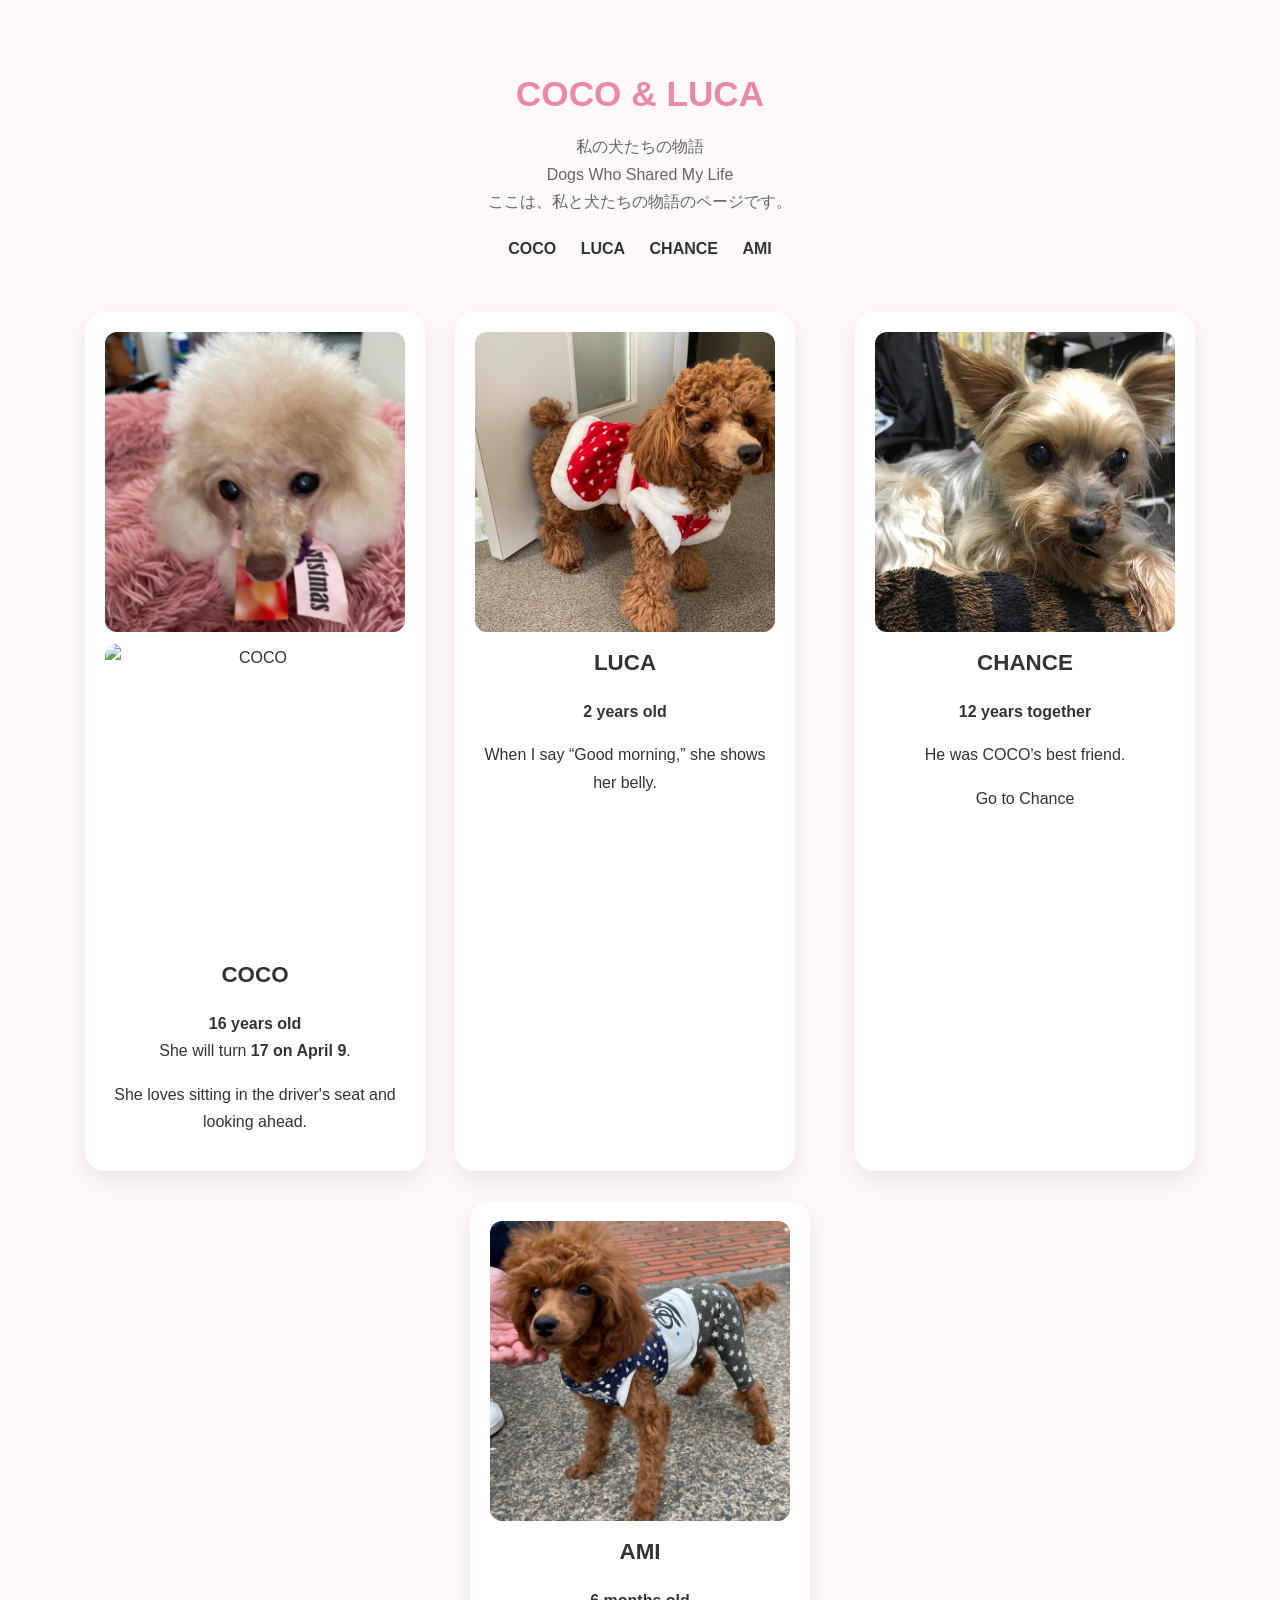
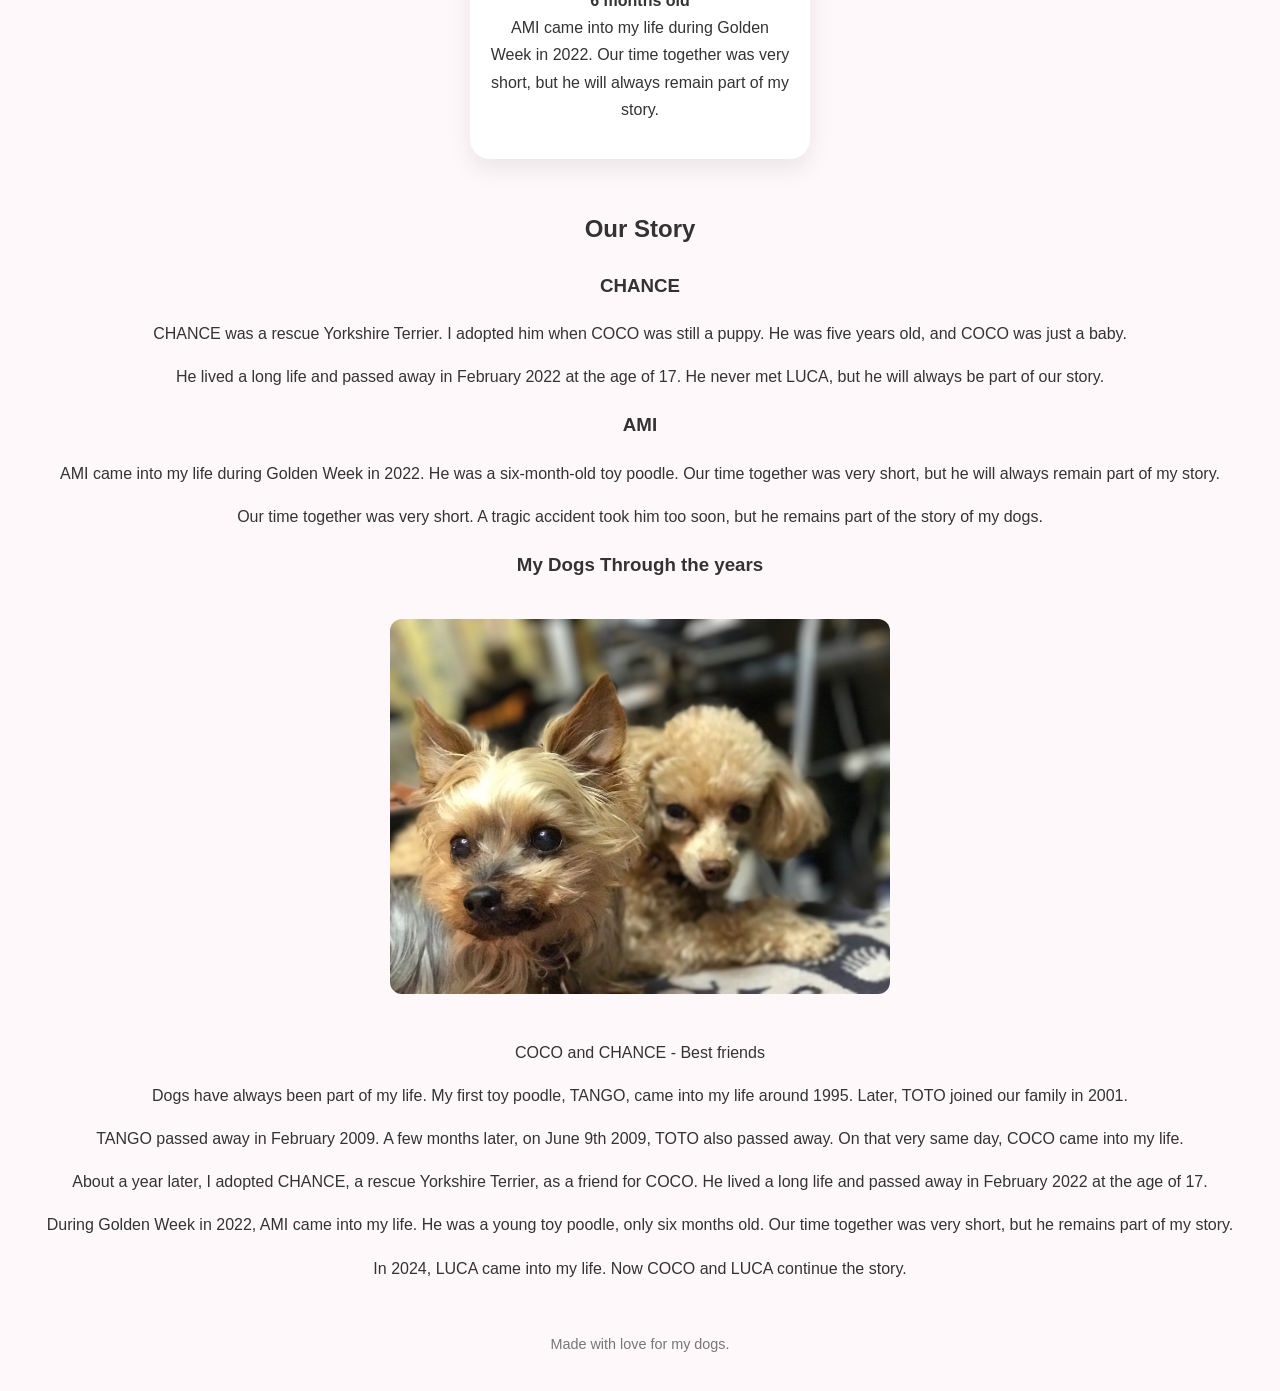
==== index.html @ 133aa66a "Update index.html" ====
<!DOCTYPE html>
<html>

<head>
  <meta charset="UTF-8">
  <meta name="viewport" content="width=device-width, initial-scale=1.0">
  

  <link rel="stylesheet" href="style.css">

  <title>COCO and LUCA</title>

 <link rel="stylesheet" href="style.css">
 
</head>

<body>

  <header>
    <h1>COCO & LUCA</h1>
    <p>私の犬たちの物語</p>
    <p>Dogs Who Shared My Life</p>

    <p>ここは、私と犬たちの物語のページです。</p>

    <nav>
      <a href="coco.html">COCO</a>
      <a href="luca.html">LUCA</a>
      <a href="chance-page.html">CHANCE</a>
      <a href="ami.html">AMI</a>
    </nav>

  </header>

  <section class="dogs">
    <div class="card">
      <img src="COCO/COCO2024.12.jpeg" alt="COCO">
      <img src="COCO/withcherry.jpeg" alt="COCO">
      

      <h2>COCO</h2>
      <p><strong>16 years old</strong><br>
        She will turn <strong>17 on April 9</strong>.</p>
      <p>She loves sitting in the driver's seat and looking ahead.</p>
    </div>

    <div class="card">
      <img src="LUCA/lucaxmas.jpeg" alt="LUCA">
      <h2>LUCA</h2>
      <p><strong>2 years old</strong></p>
      <p>When I say “Good morning,” she shows her belly.</p>
    </div>

    <a href="chance-page.html" class="card-link">
      <div class="card">
        <img src="CHANCE/chance_onthebed.jpeg" alt="CHANCE">
        <h2>CHANCE</h2>
        <p><strong>12 years together</strong></p>
        <p>He was COCO's best friend.</p>
        <p><a href="chance-page.html">Go to Chance</a></p>
      </div>
    </a>

    <div class="card">
      <img src="AMI/amitakingawalk.jpeg" alt="AMI walking">
      <h2>AMI</h2>

      <p>
        <strong>6 months old</strong><br>
        AMI came into my life during Golden Week in 2022.
        Our time together was very short,
        but he will always remain part of my story.
      </p>
    </div>
  </section>

  <section class="story">
    <h2>Our Story</h2>

    <div class="story-block">
      <h3>CHANCE</h3>
      <p>
        CHANCE was a rescue Yorkshire Terrier.
        I adopted him when COCO was still a puppy.
        He was five years old, and COCO was just a baby.
      </p>
      <p>
        He lived a long life and passed away in February 2022 at the age of 17.
        He never met LUCA, but he will always be part of our story.
      </p>
    </div>

    <div class="story-block">
      <h3>AMI</h3>
      <p>
        AMI came into my life during Golden Week in 2022.
        He was a six-month-old toy poodle.
        Our time together was very short,
        but he will always remain part of my story.
      </p>
      <p>
        Our time together was very short.
        A tragic accident took him too soon,
        but he remains part of the story of my dogs.
      </p>
    </div>

    <div class="story-block">
      <h3>My Dogs Through the years</h3>
      <img src="COCO/COCO_CHANCE.jpeg" alt="COCO and CHANCE">
      <p class="caption">
        COCO and CHANCE - Best friends
      </p>

      <p>
        Dogs have always been part of my life.
        My first toy poodle, TANGO, came into my life around 1995.
        Later, TOTO joined our family in 2001.
      </p>

      <p>
        TANGO passed away in February 2009.
        A few months later, on June 9th 2009, TOTO also passed away.
        On that very same day, COCO came into my life.
      </p>
      <p>
        About a year later, I adopted CHANCE,
        a rescue Yorkshire Terrier, as a friend for COCO.
        He lived a long life and passed away in February 2022 at the age of 17.
      </p>
      <p>
        During Golden Week in 2022, AMI came into my life.
        He was a young toy poodle, only six months old.
        Our time together was very short, but he remains part of my story.
      </p>
      <p>
        In 2024, LUCA came into my life.
        Now COCO and LUCA continue the story.
      </p>

    </div>
  </section>

  <footer>
    <p>Made with love for my dogs.</p>
  </footer>

</body>

</html>
---- style.css ----
body {
      background-color: #fff8fb;
      background-image: url("https://www.transparenttextures.com/patterns/sakura.png");
      text-align: center;
      font-family: Arial, sans-serif;
      color: #333;
      margin: 0;
      padding: 0;
      line-height: 1.7;
    }

    img {
      width: 400px;
      border-radius: 12px;
    }

    header {
      display: block;
      text-align: center;
      padding: 40px 20px 20px;
    }

    header h1 {
      display: block;
      margin-bottom: 10px;
      font-size: 2.2rem;
    }

    header p {
      display: block;
      margin: 0;
      color: #666;
      font-size: 1rem;
    }

    .dogs {
      display: flex;
      justify-content: center;
      gap: 30px;
      flex-wrap: wrap;
      padding: 30px 20px;
    }

    .card {
      background-color: white;
      border-radius: 20px;
      box-shadow: 0 10px 25px rgba(0, 0, 0, 0.08);
      width: 300px;
      padding: 20px;
      text-align: center;
    }

    .card img {
      width: 100%;
      height: 300px;
      border-radius: 12px;
      margin-bottom: 12px;
      object-fit: cover;
      transition: transform 0.3s;
      cursor: pointer;
      text-decoration: none;
      color: inherit;
      display: block;

    }

    .card img:hover {
      transform: scale(1.05);
    }

    .card h2 {
      margin-top: 0;
      margin-bottom: 10px;
      font-size: 1.4rem;
      color: #333;
      text-decoration: none;
    }

    .card a {
      text-decoration: none;
      color: inherit;
    }

    nav {
      margin-top: 20px;
    }

    .card-link {
      text-decoration: none;
      color: inherit;
      display: block;
    }

    .card-link h2,
    .card-link p,
    .card-link st {
      color: inherit;
      text-decoration: none;
        }

    nav a {
      margin: 0 10px;
      text-decoration: none;
      font-weight: bold;
      color: #333;
    }

nav a:hover {
  color: #e88aa2;
}

    story {
      max-width: 850px;
      margin: 20px auto 50px;
      padding: 0 20px 40px;
    }

    story h2 {
      text-align: center;
      margin-bottom: 25px;
      font-size: 1.8rem;
    }

    footer {
      text-align: center;
      padding: 20px;
      color: #777;
      font-size: 0.9rem;
    }

    .story-block img {
      width: 100%;
      max-width: 500px;
      border-radius: 12px;
      margin: 20px 0;
    }

    .caprion {
      font-size: 0.9rem;
      color: #666;
      margin-top: 12px;
      text-align: center;
      font-style: italic;
    }

header h1 {
  color: #e88aa2;
}
@media (max-width: 600px) {
  .dogs {
    flex-direction: column;
    align-items: center;
  }

  .card {
    width: 90%;
  }

  .card img {
    width: 100%;
  }
}
---- style.css ----
body {
      background-color: #fff8fb;
      background-image: url("https://www.transparenttextures.com/patterns/sakura.png");
      text-align: center;
      font-family: Arial, sans-serif;
      color: #333;
      margin: 0;
      padding: 0;
      line-height: 1.7;
    }

    img {
      width: 400px;
      border-radius: 12px;
    }

    header {
      display: block;
      text-align: center;
      padding: 40px 20px 20px;
    }

    header h1 {
      display: block;
      margin-bottom: 10px;
      font-size: 2.2rem;
    }

    header p {
      display: block;
      margin: 0;
      color: #666;
      font-size: 1rem;
    }

    .dogs {
      display: flex;
      justify-content: center;
      gap: 30px;
      flex-wrap: wrap;
      padding: 30px 20px;
    }

    .card {
      background-color: white;
      border-radius: 20px;
      box-shadow: 0 10px 25px rgba(0, 0, 0, 0.08);
      width: 300px;
      padding: 20px;
      text-align: center;
    }

    .card img {
      width: 100%;
      height: 300px;
      border-radius: 12px;
      margin-bottom: 12px;
      object-fit: cover;
      transition: transform 0.3s;
      cursor: pointer;
      text-decoration: none;
      color: inherit;
      display: block;

    }

    .card img:hover {
      transform: scale(1.05);
    }

    .card h2 {
      margin-top: 0;
      margin-bottom: 10px;
      font-size: 1.4rem;
      color: #333;
      text-decoration: none;
    }

    .card a {
      text-decoration: none;
      color: inherit;
    }

    nav {
      margin-top: 20px;
    }

    .card-link {
      text-decoration: none;
      color: inherit;
      display: block;
    }

    .card-link h2,
    .card-link p,
    .card-link st {
      color: inherit;
      text-decoration: none;
        }

    nav a {
      margin: 0 10px;
      text-decoration: none;
      font-weight: bold;
      color: #333;
    }

nav a:hover {
  color: #e88aa2;
}

    story {
      max-width: 850px;
      margin: 20px auto 50px;
      padding: 0 20px 40px;
    }

    story h2 {
      text-align: center;
      margin-bottom: 25px;
      font-size: 1.8rem;
    }

    footer {
      text-align: center;
      padding: 20px;
      color: #777;
      font-size: 0.9rem;
    }

    .story-block img {
      width: 100%;
      max-width: 500px;
      border-radius: 12px;
      margin: 20px 0;
    }

    .caprion {
      font-size: 0.9rem;
      color: #666;
      margin-top: 12px;
      text-align: center;
      font-style: italic;
    }

header h1 {
  color: #e88aa2;
}
@media (max-width: 600px) {
  .dogs {
    flex-direction: column;
    align-items: center;
  }

  .card {
    width: 90%;
  }

  .card img {
    width: 100%;
  }
}
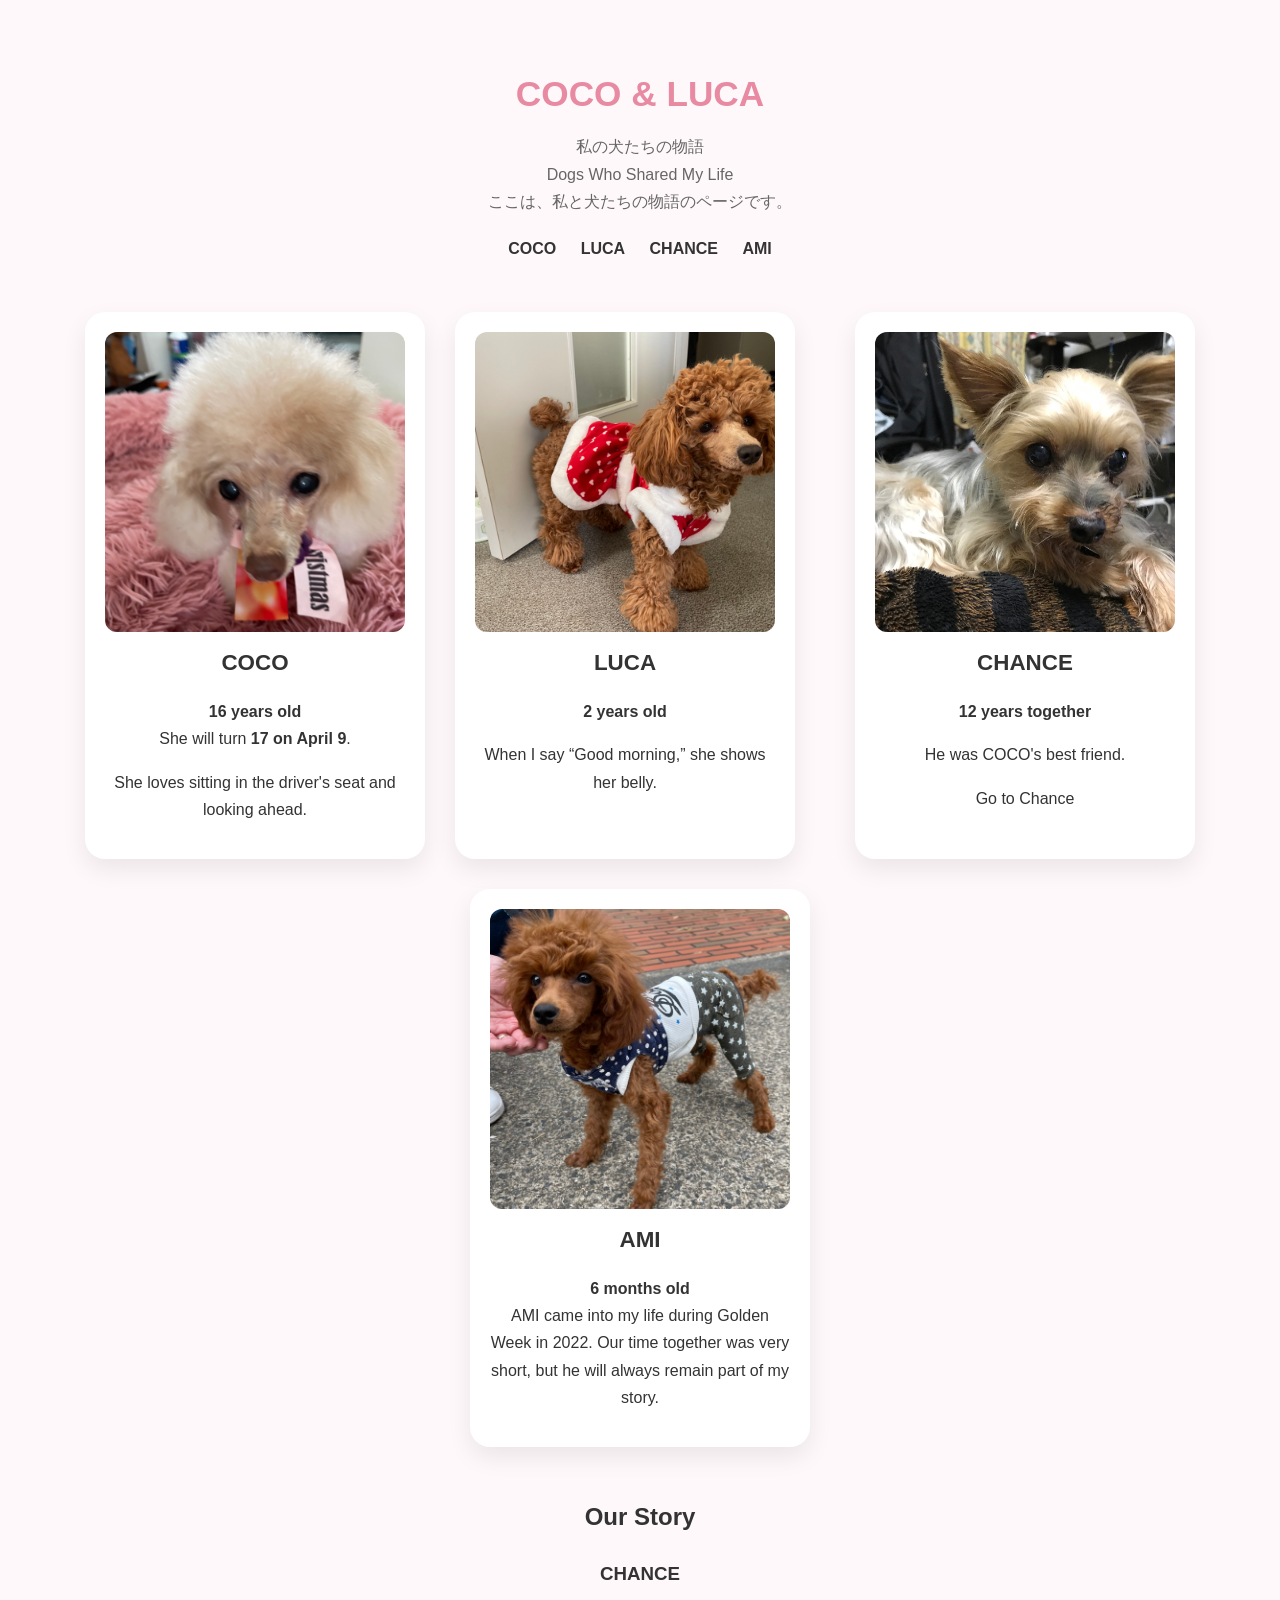
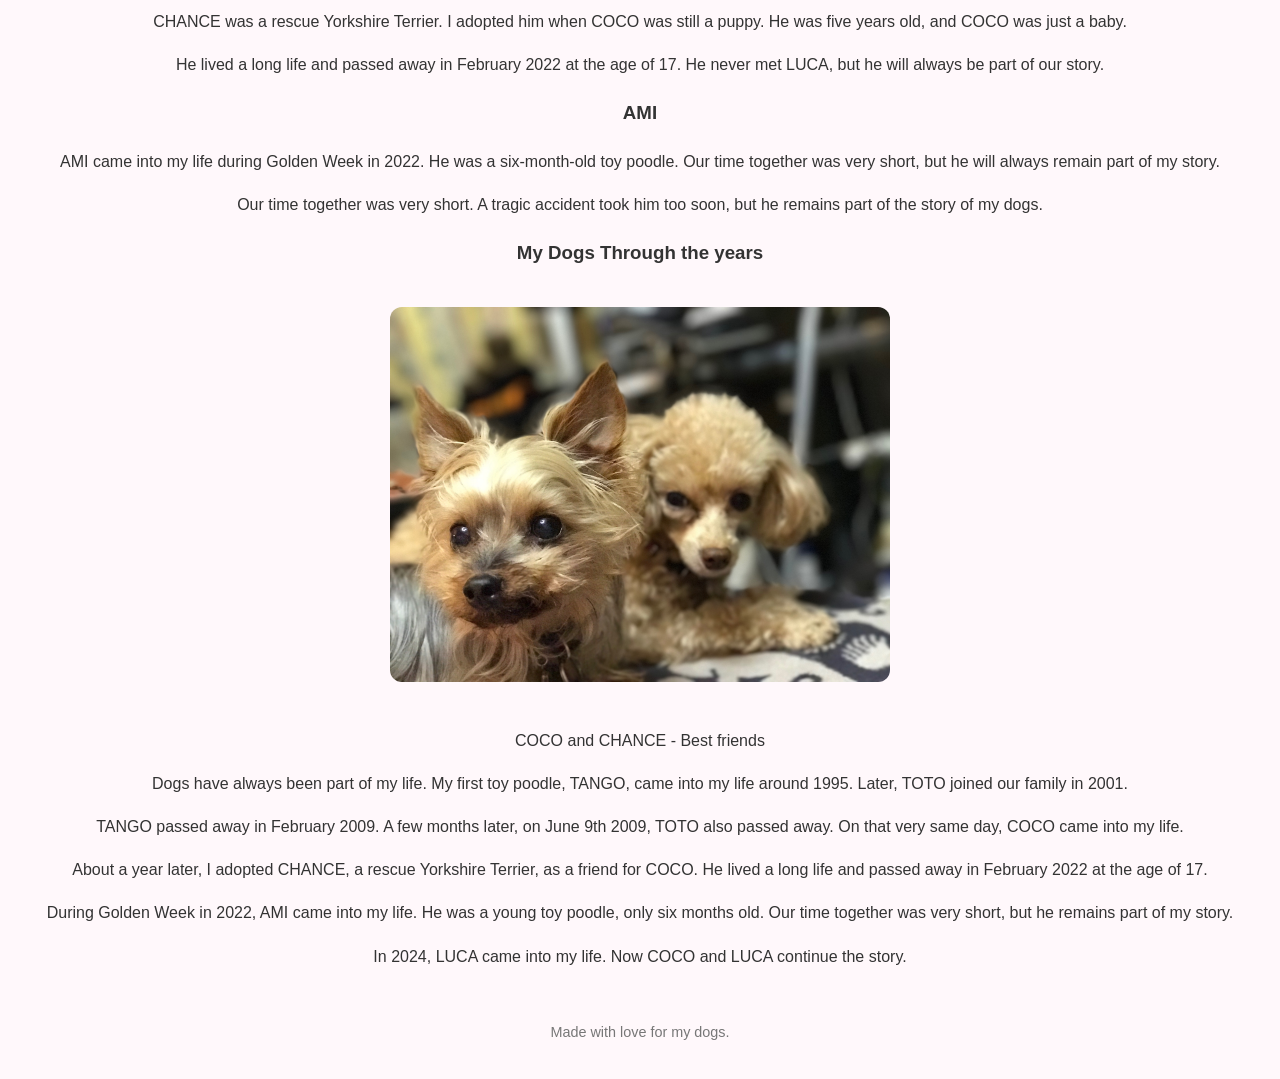
==== commit e5b28f27: "Update index.html" ====
--- a/index.html
+++ b/index.html
@@ -35,7 +35,7 @@
   <section class="dogs">
     <div class="card">
       <img src="COCO/COCO2024.12.jpeg" alt="COCO">
-      <img src="COCO/withcherry.jpeg" alt="COCO">
+      
       
 
       <h2>COCO</h2>
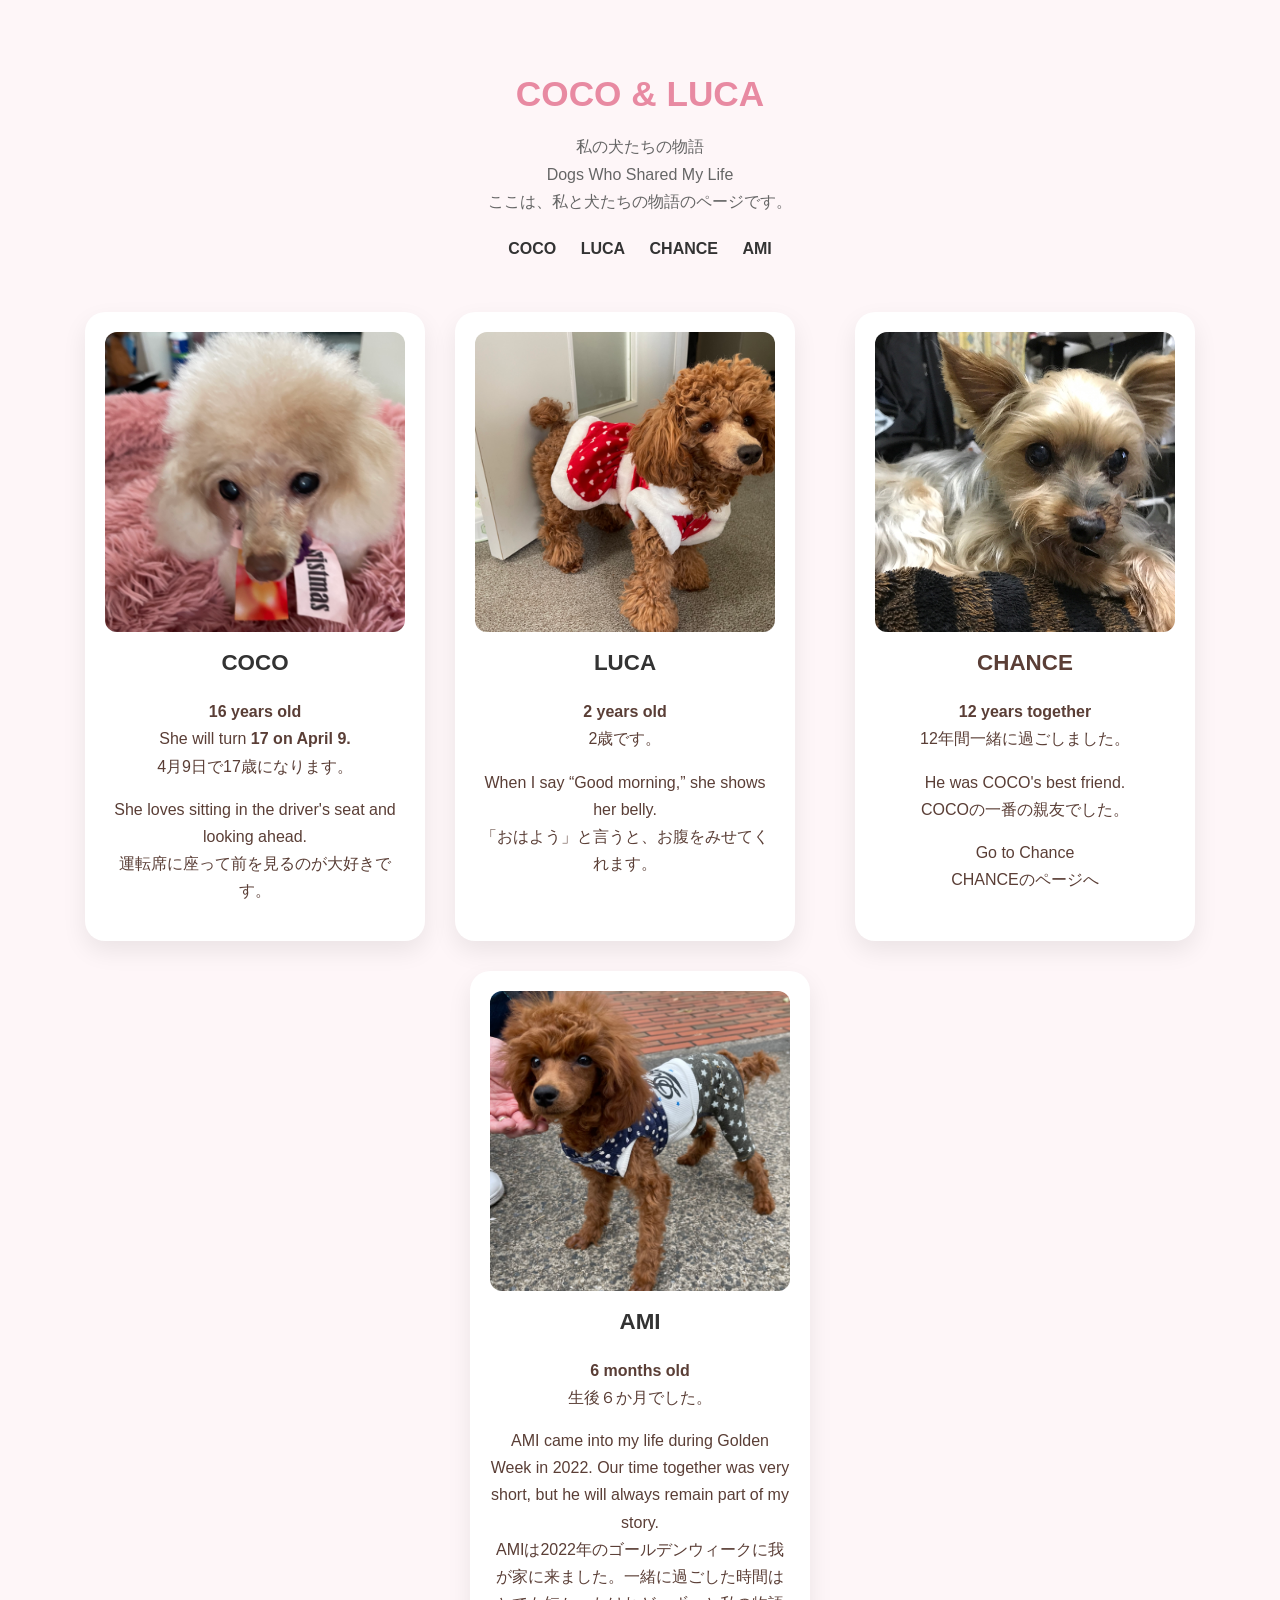
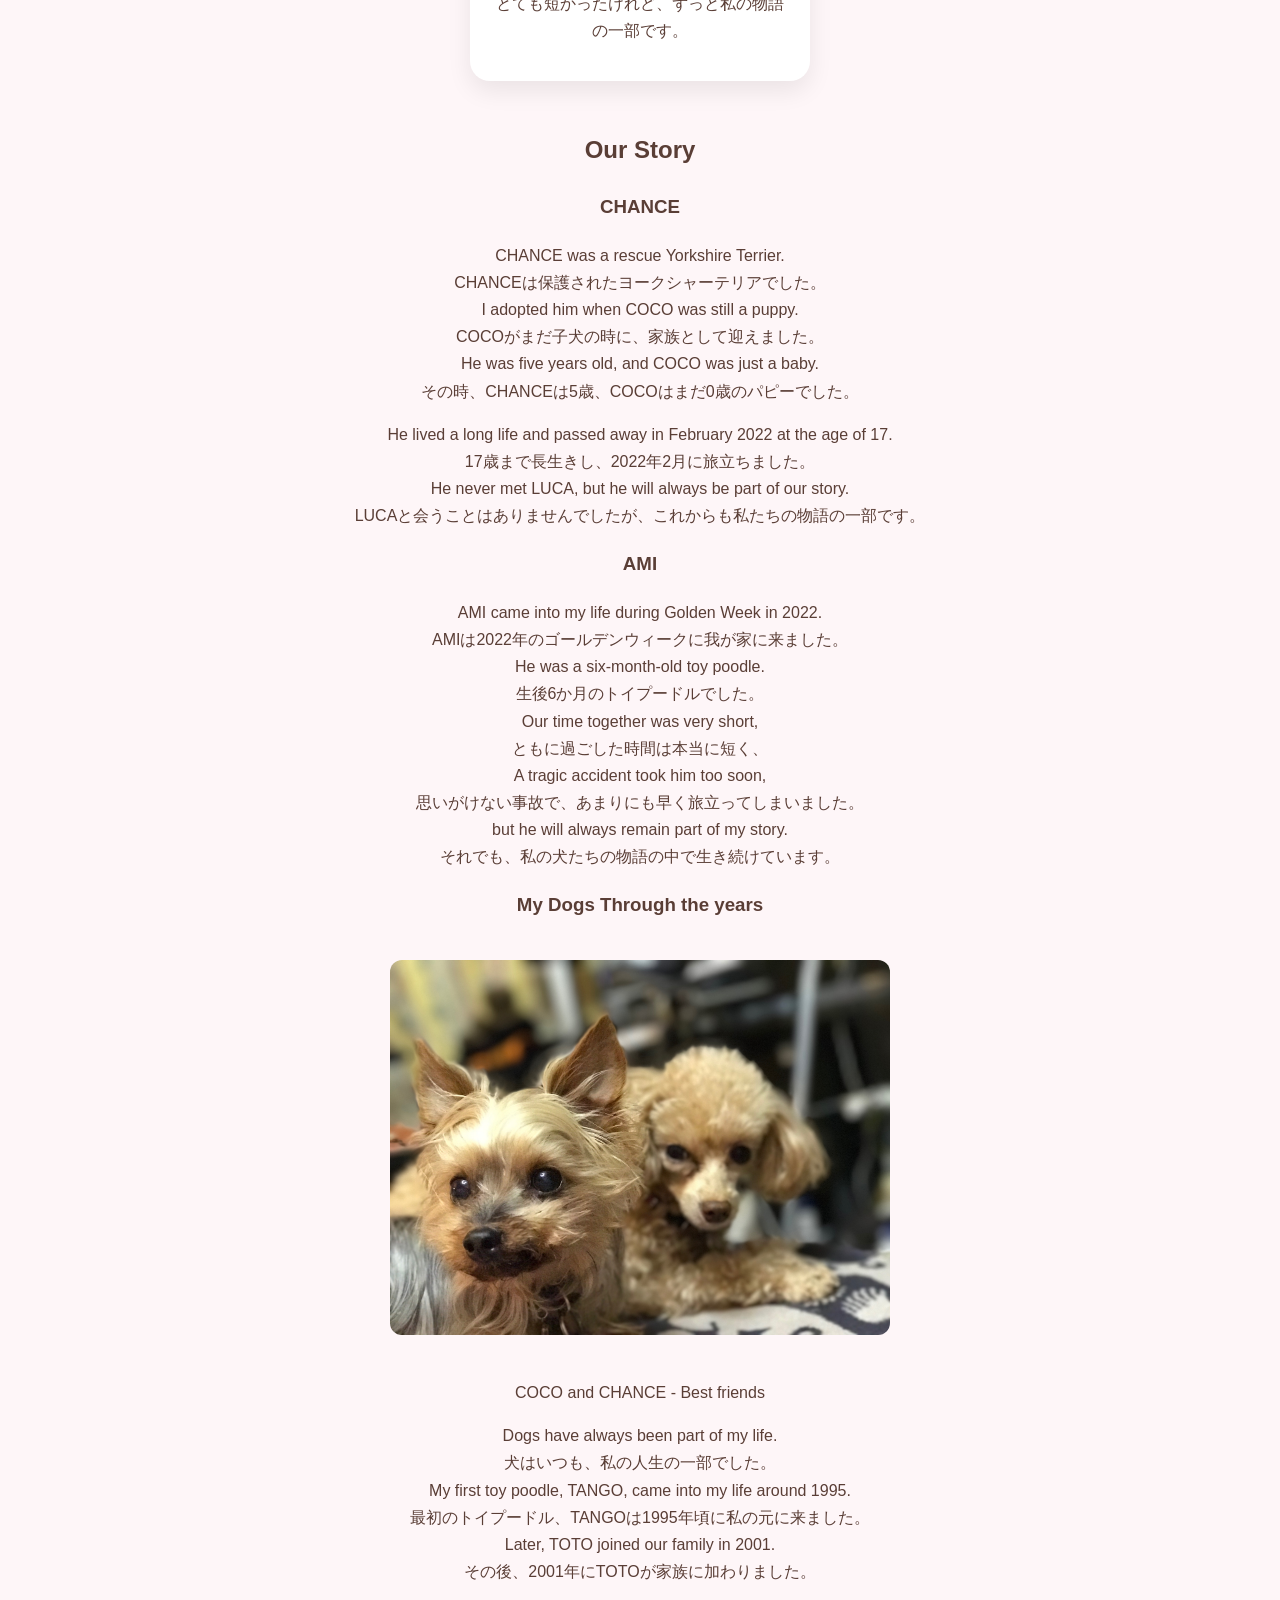
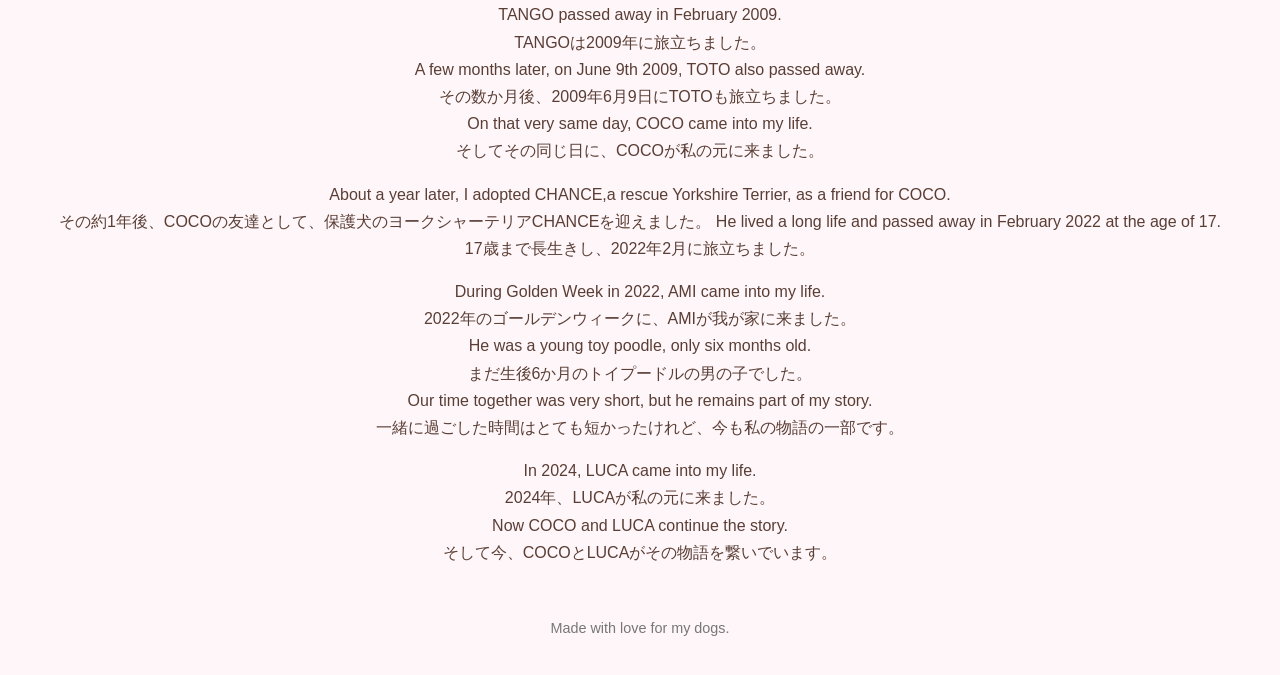
==== commit b58507fa: "Update index.html" ====
--- a/index.html
+++ b/index.html
@@ -4,14 +4,13 @@
 <head>
   <meta charset="UTF-8">
   <meta name="viewport" content="width=device-width, initial-scale=1.0">
-  
 
-  <link rel="stylesheet" href="style.css">
+
 
   <title>COCO and LUCA</title>
 
  <link rel="stylesheet" href="style.css">
- 
+ <link rel="icon" href="favicon.png">
 </head>
 
 <body>
@@ -35,29 +34,41 @@
   <section class="dogs">
     <div class="card">
       <img src="COCO/COCO2024.12.jpeg" alt="COCO">
-      
-      
 
       <h2>COCO</h2>
       <p><strong>16 years old</strong><br>
-        She will turn <strong>17 on April 9</strong>.</p>
-      <p>She loves sitting in the driver's seat and looking ahead.</p>
+        She will turn <strong>17 on April 9.</strong><br>
+      <span class="jp">4月9日で17歳になります。</span>
+      </p>
+      <p>She loves sitting in the driver's seat and looking ahead.<br>
+      運転席に座って前を見るのが大好きです。
+      </p>
     </div>
 
     <div class="card">
       <img src="LUCA/lucaxmas.jpeg" alt="LUCA">
       <h2>LUCA</h2>
-      <p><strong>2 years old</strong></p>
-      <p>When I say “Good morning,” she shows her belly.</p>
+      <p><strong>2 years old</strong><br>
+      <span class="jp">2歳です。</span>
+    </p>
+      <p>When I say “Good morning,” she shows her belly.<br>
+      <span class="jp">「おはよう」と言うと、お腹をみせてくれます。</span>
+    </p>
     </div>
 
     <a href="chance-page.html" class="card-link">
       <div class="card">
         <img src="CHANCE/chance_onthebed.jpeg" alt="CHANCE">
         <h2>CHANCE</h2>
-        <p><strong>12 years together</strong></p>
-        <p>He was COCO's best friend.</p>
-        <p><a href="chance-page.html">Go to Chance</a></p>
+        <p><strong>12 years together</strong><br>
+       <span class="jp"> 12年間一緒に過ごしました。</span>
+      </p>
+        <p>He was COCO's best friend.<br>
+        <span class="jp">COCOの一番の親友でした。</span>
+        </p>
+        <p><a href="chance-page.html">Go to Chance</a><br>
+        <span class="jp">CHANCEのページへ</span>
+      </p>
       </div>
     </a>
 
@@ -67,9 +78,13 @@
 
       <p>
         <strong>6 months old</strong><br>
-        AMI came into my life during Golden Week in 2022.
+        <span class="jp">生後６か月でした。</span>
+
+       <p>AMI came into my life during Golden Week in 2022.
         Our time together was very short,
-        but he will always remain part of my story.
+        but he will always remain part of my story.<br>
+        <span class="jp">AMIは2022年のゴールデンウィークに我が家に来ました。一緒に過ごした時間はとても短かったけれど、ずっと私の物語の一部です。</span>
+       </p>
       </p>
     </div>
   </section>
@@ -80,28 +95,34 @@
     <div class="story-block">
       <h3>CHANCE</h3>
       <p>
-        CHANCE was a rescue Yorkshire Terrier.
-        I adopted him when COCO was still a puppy.
-        He was five years old, and COCO was just a baby.
+        CHANCE was a rescue Yorkshire Terrier.<br>
+        <span class="jp">CHANCEは保護されたヨークシャーテリアでした。</span><br>
+        I adopted him when COCO was still a puppy.<br>
+        <span class="jp">COCOがまだ子犬の時に、家族として迎えました。</span><br>
+        He was five years old, and COCO was just a baby.<br>
+        <span class="jp">その時、CHANCEは5歳、COCOはまだ0歳のパピーでした。</span>
       </p>
       <p>
-        He lived a long life and passed away in February 2022 at the age of 17.
-        He never met LUCA, but he will always be part of our story.
+        He lived a long life and passed away in February 2022 at the age of 17.<br>
+        <span class="jp">17歳まで長生きし、2022年2月に旅立ちました。</span><br>
+        He never met LUCA, but he will always be part of our story.<br>
+        <span class="jp">LUCAと会うことはありませんでしたが、これからも私たちの物語の一部です。</span>
       </p>
     </div>
 
     <div class="story-block">
       <h3>AMI</h3>
       <p>
-        AMI came into my life during Golden Week in 2022.
-        He was a six-month-old toy poodle.
-        Our time together was very short,
-        but he will always remain part of my story.
-      </p>
-      <p>
-        Our time together was very short.
-        A tragic accident took him too soon,
-        but he remains part of the story of my dogs.
+        AMI came into my life during Golden Week in 2022.<br>
+        <span class="jp">AMIは2022年のゴールデンウィークに我が家に来ました。</span><br>
+        He was a six-month-old toy poodle.<br>
+        <span class="jp">生後6か月のトイプードルでした。</span><br>
+        Our time together was very short,<br>
+        <span class="jp">ともに過ごした時間は本当に短く、</span><br>
+        A tragic accident took him too soon,<br>
+        <span class="jp">思いがけない事故で、あまりにも早く旅立ってしまいました。</span><br>
+        but he will always remain part of my story.<br>
+        <span class="jp">それでも、私の犬たちの物語の中で生き続けています。</span>
       </p>
     </div>
 
@@ -113,29 +134,42 @@
       </p>
 
       <p>
-        Dogs have always been part of my life.
-        My first toy poodle, TANGO, came into my life around 1995.
-        Later, TOTO joined our family in 2001.
+        Dogs have always been part of my life.<br>
+        <span class="jp">犬はいつも、私の人生の一部でした。</span><br>
+        My first toy poodle, TANGO, came into my life around 1995.<br>
+        <span class="jp">最初のトイプードル、TANGOは1995年頃に私の元に来ました。</span><br>
+        Later, TOTO joined our family in 2001.<br>
+        <span class="jp">その後、2001年にTOTOが家族に加わりました。</span>
       </p>
 
       <p>
-        TANGO passed away in February 2009.
-        A few months later, on June 9th 2009, TOTO also passed away.
-        On that very same day, COCO came into my life.
+        TANGO passed away in February 2009.<br>
+        <span class="jp">TANGOは2009年に旅立ちました。</span><br>
+        A few months later, on June 9th 2009, TOTO also passed away.<br>
+        <span class="jp">その数か月後、2009年6月9日にTOTOも旅立ちました。</span><br>
+        On that very same day, COCO came into my life.<br>
+        <span class="jp">そしてその同じ日に、COCOが私の元に来ました。</span>
+      </p>
+
+      <p>
+        About a year later, I adopted CHANCE,a rescue Yorkshire Terrier, as a friend for COCO.<br>
+        <span class="jp">その約1年後、COCOの友達として、保護犬のヨークシャーテリアCHANCEを迎えました。</span>
+        He lived a long life and passed away in February 2022 at the age of 17.<br>
+        <span class="jp">17歳まで長生きし、2022年2月に旅立ちました。</span>
       </p>
       <p>
-        About a year later, I adopted CHANCE,
-        a rescue Yorkshire Terrier, as a friend for COCO.
-        He lived a long life and passed away in February 2022 at the age of 17.
+        During Golden Week in 2022, AMI came into my life.<br>
+        <span class="jp">2022年のゴールデンウィークに、AMIが我が家に来ました。</span><br>
+        He was a young toy poodle, only six months old.<br>
+        <span class="jp">まだ生後6か月のトイプードルの男の子でした。</span><br>
+        Our time together was very short, but he remains part of my story.<br>
+        <span class="jp">一緒に過ごした時間はとても短かったけれど、今も私の物語の一部です。</span><br>
       </p>
       <p>
-        During Golden Week in 2022, AMI came into my life.
-        He was a young toy poodle, only six months old.
-        Our time together was very short, but he remains part of my story.
-      </p>
-      <p>
-        In 2024, LUCA came into my life.
-        Now COCO and LUCA continue the story.
+        In 2024, LUCA came into my life.<br>
+        <span class="jp">2024年、LUCAが私の元に来ました。</span><br>
+        Now COCO and LUCA continue the story.<br>
+        <span class="jp">そして今、COCOとLUCAがその物語を繋いでいます。</span>
       </p>
 
     </div>
@@ -148,4 +182,3 @@
 </body>
 
 </html>
- 
--- a/style.css
+++ b/style.css
@@ -1,10 +1,13 @@
  
     body {
       background-color: #fff8fb;
-      background-image: url("https://www.transparenttextures.com/patterns/sakura.png");
+      background-image: url("background/cherry_1.jpeg");
+      background-size: cover;
+      background-position: center;
+      background-color: #fef6f8;
       text-align: center;
       font-family: Arial, sans-serif;
-      color: #333;
+      color: #5a3e36;
       margin: 0;
       padding: 0;
       line-height: 1.7;
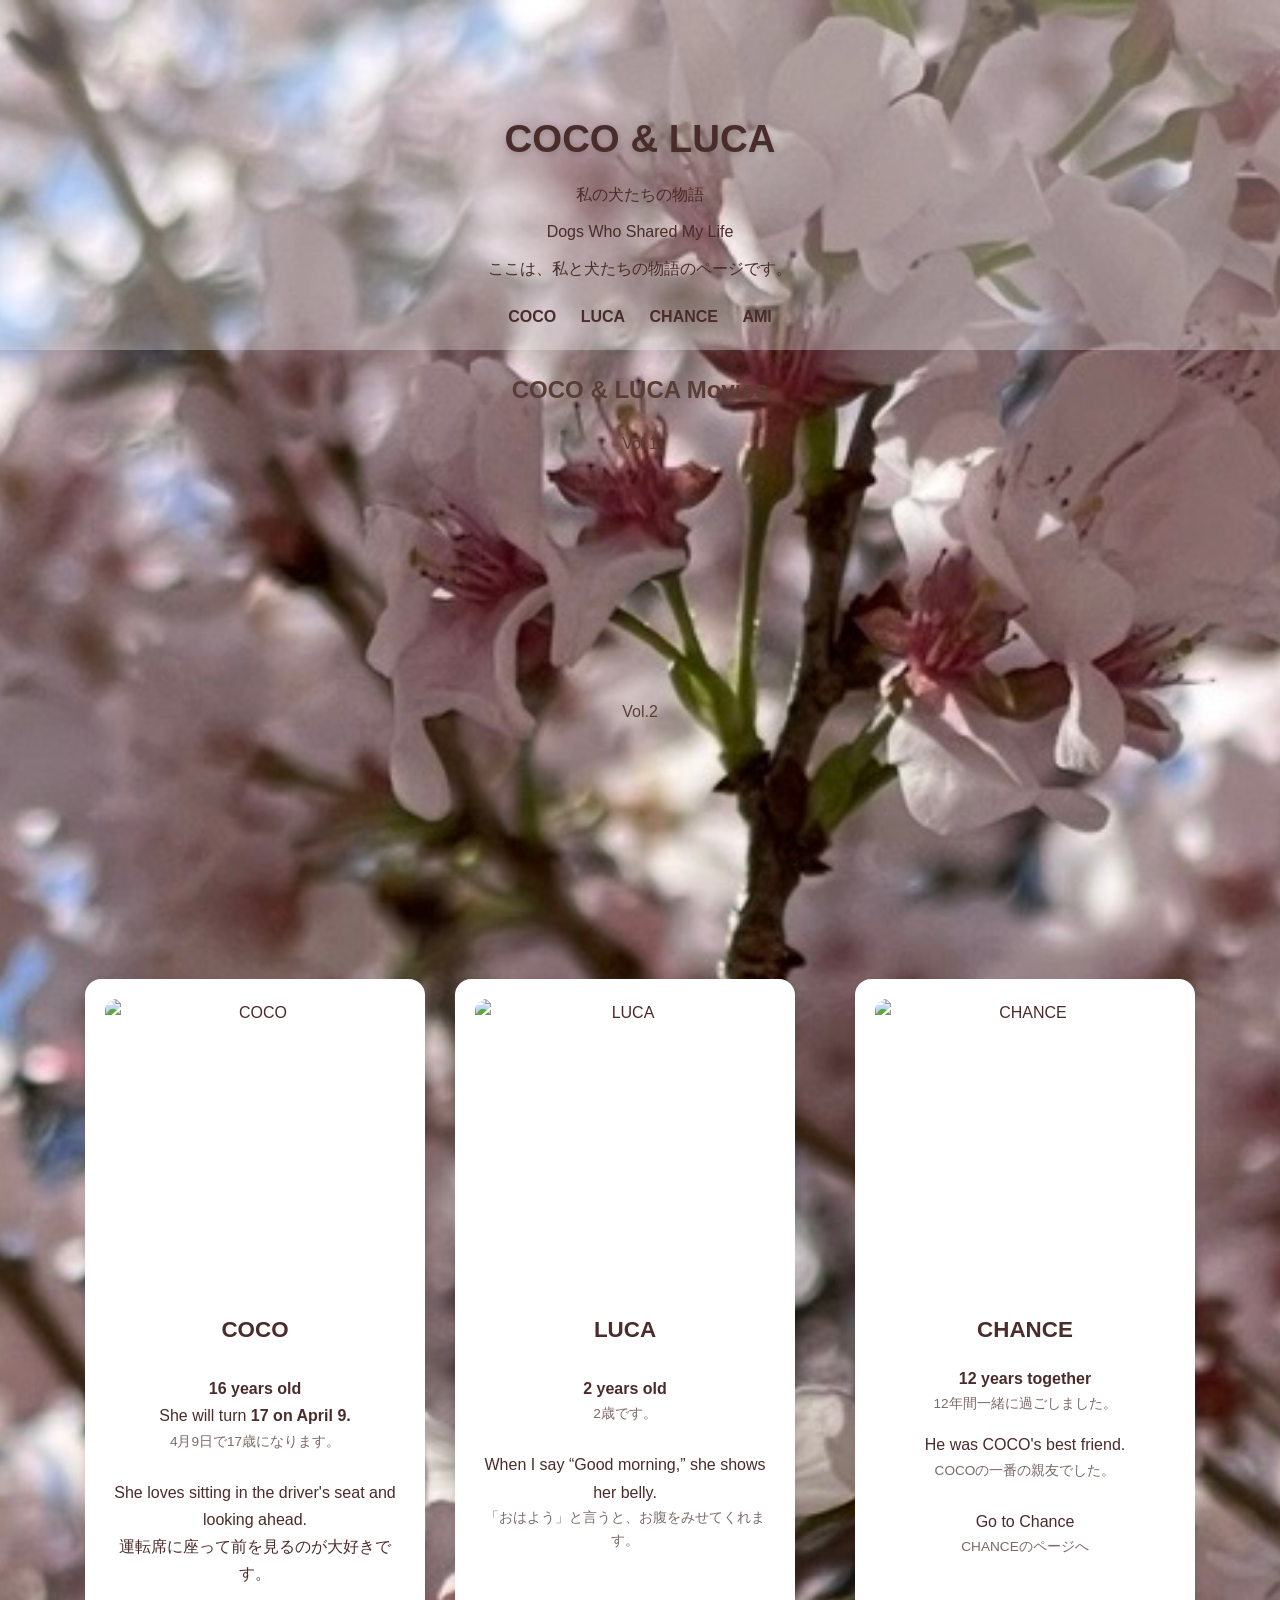
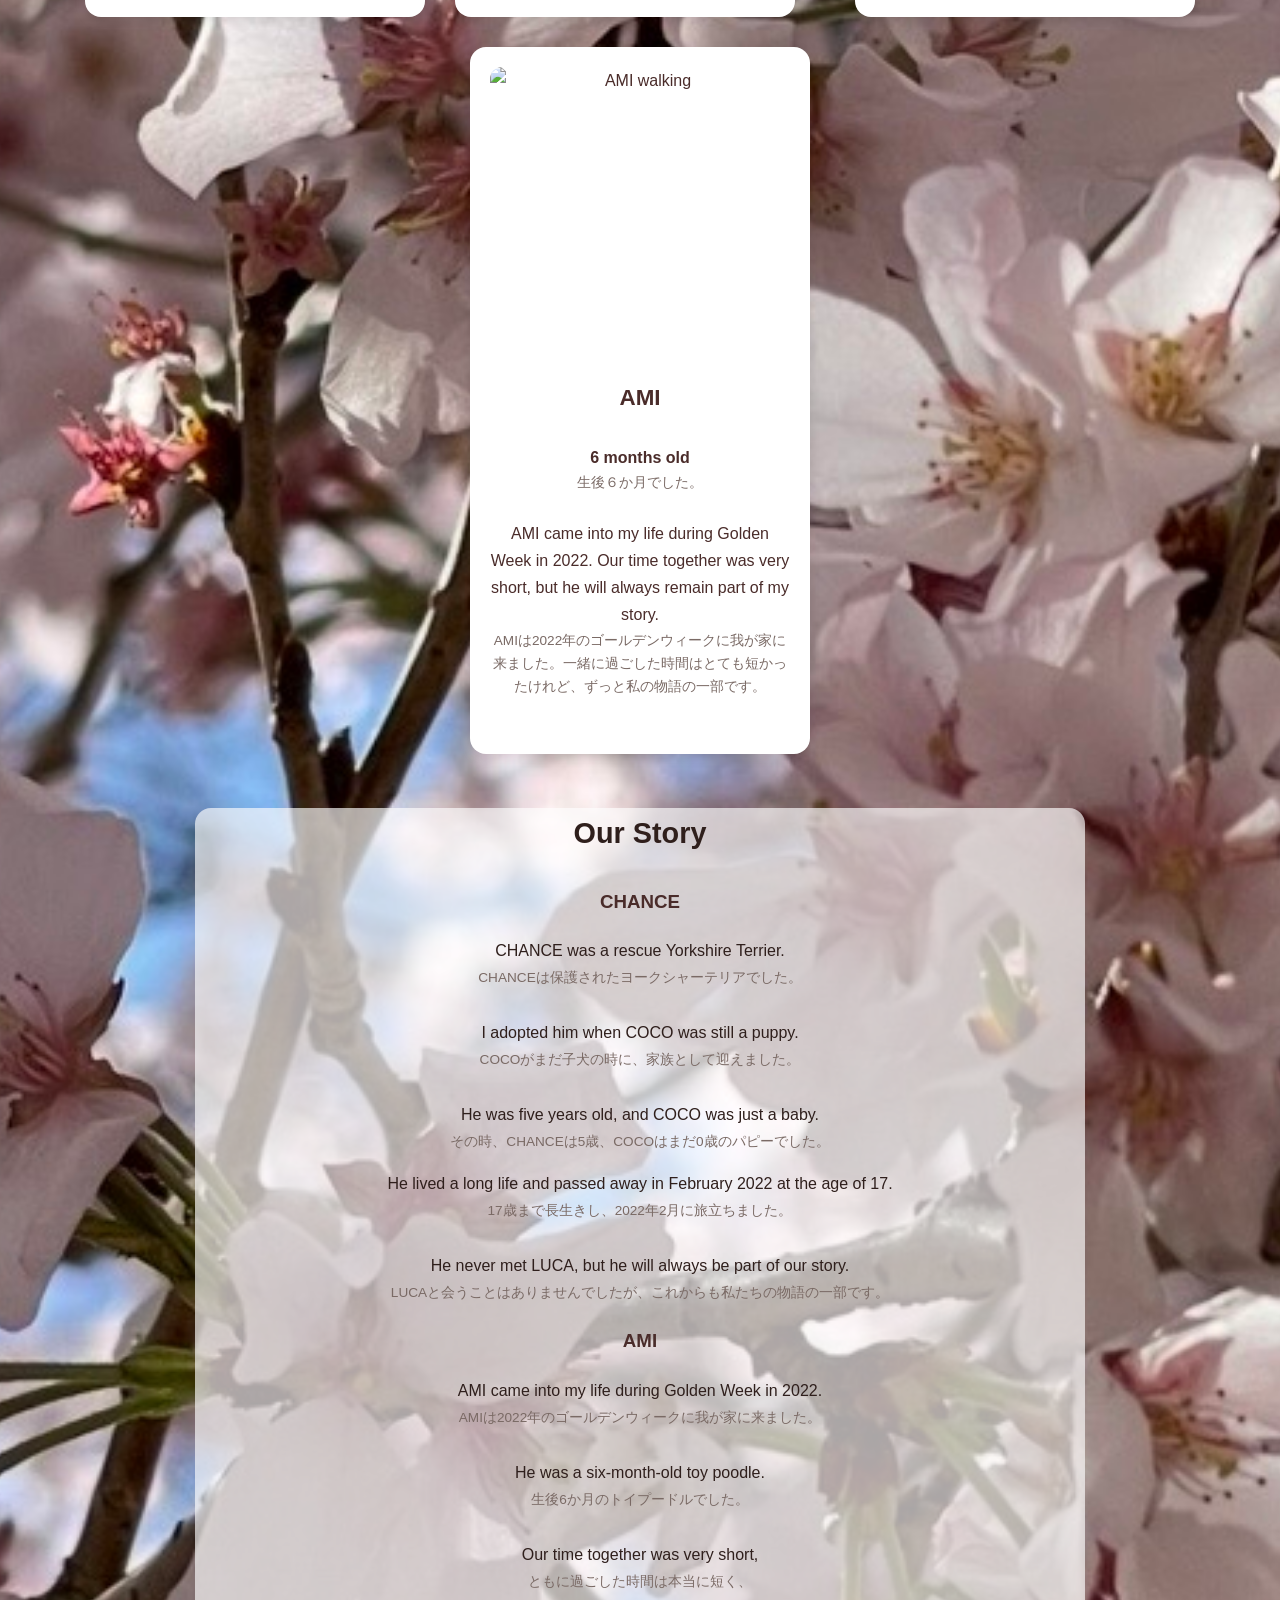
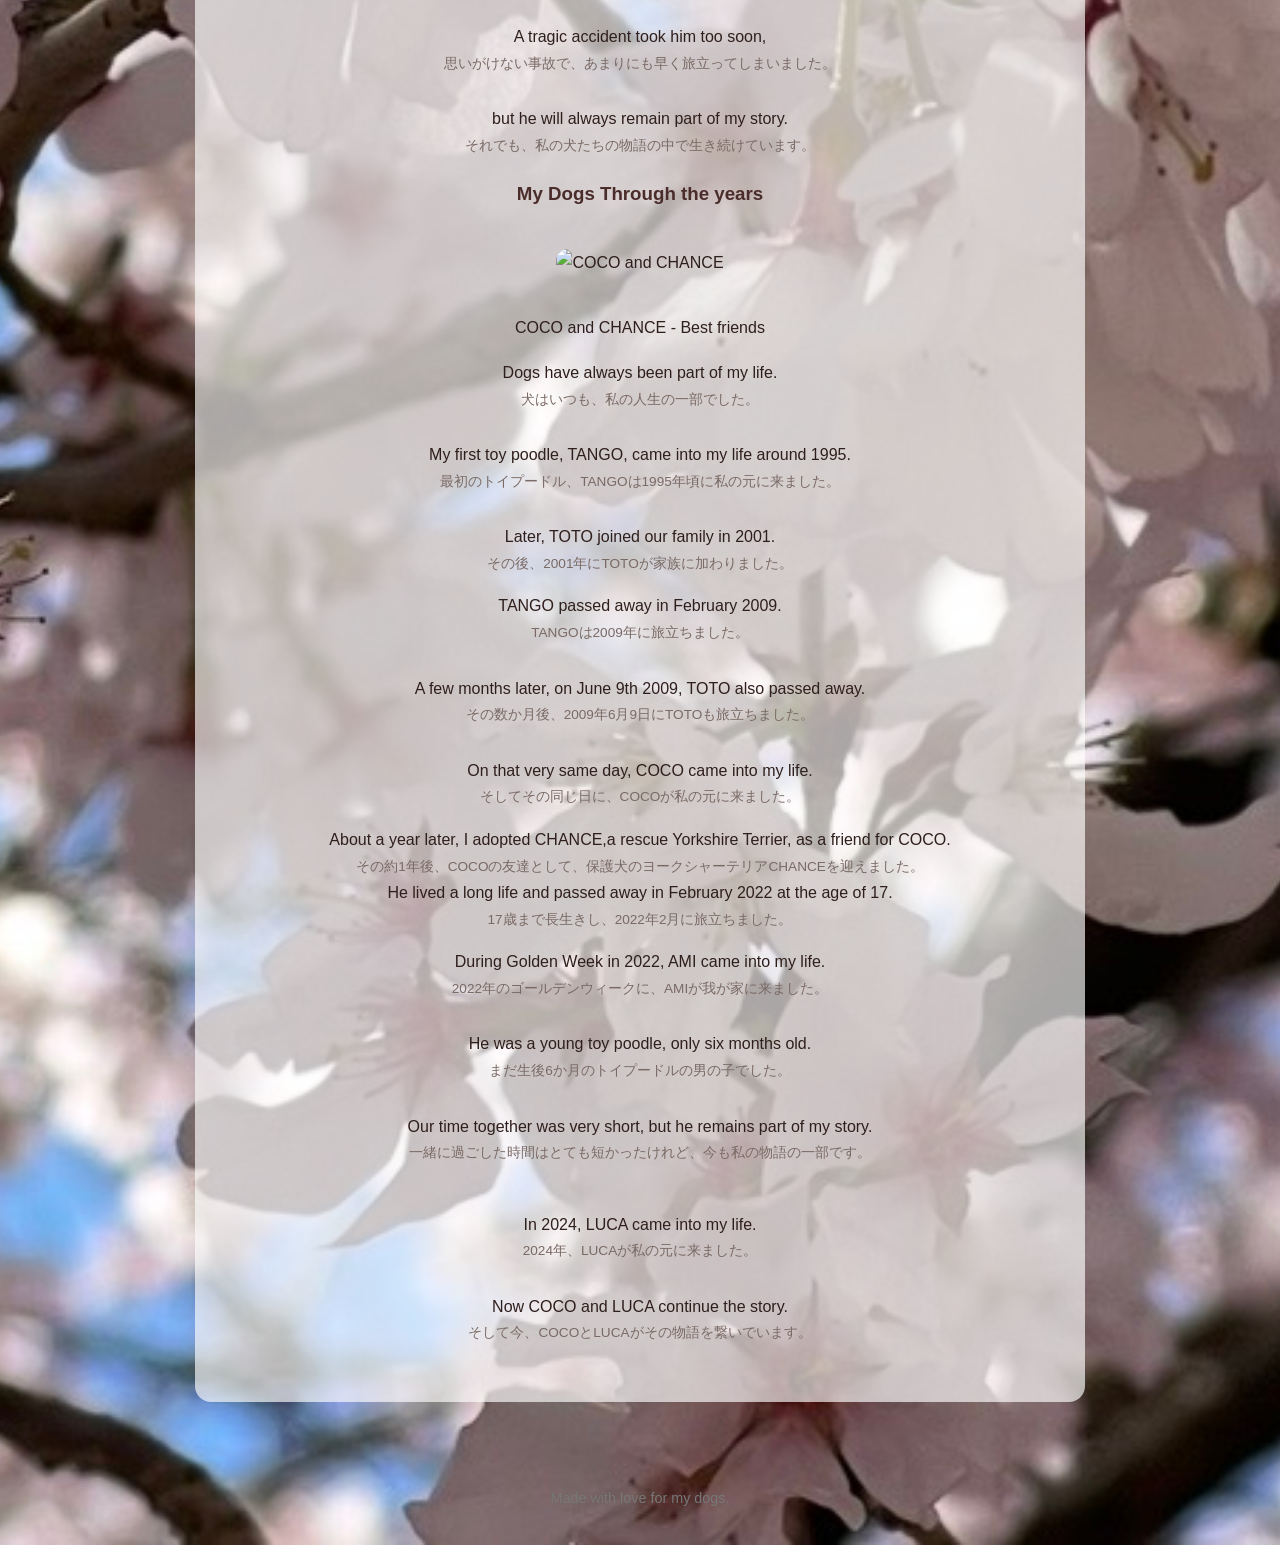
==== commit b80f939e: "Update index.html" ====
--- a/index.html
+++ b/index.html
@@ -1,5 +1,5 @@
 <!DOCTYPE html>
-<html>
+<html lang="ja">
 
 <head>
   <meta charset="UTF-8">
@@ -9,9 +9,10 @@
 
   <title>COCO and LUCA</title>
 
- <link rel="stylesheet" href="style.css">
- <link rel="icon" href="favicon.png">
+  <link rel="stylesheet" href="style.css">
+  <link rel="icon" href="favicon.png">
 </head>
+
 
 <body>
 
@@ -30,61 +31,79 @@
     </nav>
 
   </header>
+  
+<section class="movies-section">
+  <h2>COCO & LUCA Movies</h2>
+
+  <div class="movies">
+    <div class="movie">
+      <p>Vol.1</p>
+      <iframe width="300" height="200" src="https://www.youtube.com/embed/McG6qhEbXSU" frameborder="0" allowfullscreen>
+      </iframe>
+    </div>
+
+    <div class="movie">
+      <p>Vol.2</p>
+      <iframe width="300" height="200" src="https://www.youtube.com/embed/R9bEBvUBTvA" frameborder="0" allowfullscreen>
+      </iframe>
+    </div>
+  </div>
+</section>
 
   <section class="dogs">
     <div class="card">
-      <img src="COCO/COCO2024.12.jpeg" alt="COCO">
+      <img src="images/COCO/COCO2024.12.jpeg" alt="COCO">
 
       <h2>COCO</h2>
       <p><strong>16 years old</strong><br>
         She will turn <strong>17 on April 9.</strong><br>
-      <span class="jp">4月9日で17歳になります。</span>
+        <span class="jp">4月9日で17歳になります。</span>
       </p>
       <p>She loves sitting in the driver's seat and looking ahead.<br>
-      運転席に座って前を見るのが大好きです。
+        運転席に座って前を見るのが大好きです。
       </p>
     </div>
 
     <div class="card">
-      <img src="LUCA/lucaxmas.jpeg" alt="LUCA">
+      <img src="images/LUCA/lucaxmas.jpeg" alt="LUCA">
       <h2>LUCA</h2>
       <p><strong>2 years old</strong><br>
-      <span class="jp">2歳です。</span>
-    </p>
+        <span class="jp">2歳です。</span>
+      </p>
       <p>When I say “Good morning,” she shows her belly.<br>
-      <span class="jp">「おはよう」と言うと、お腹をみせてくれます。</span>
-    </p>
+        <span class="jp">「おはよう」と言うと、お腹をみせてくれます。</span>
+      </p>
     </div>
 
     <a href="chance-page.html" class="card-link">
       <div class="card">
-        <img src="CHANCE/chance_onthebed.jpeg" alt="CHANCE">
+        <img src="images/CHANCE/chance_onthebed.jpeg" alt="CHANCE">
         <h2>CHANCE</h2>
         <p><strong>12 years together</strong><br>
-       <span class="jp"> 12年間一緒に過ごしました。</span>
-      </p>
+          <span class="jp"> 12年間一緒に過ごしました。</span>
+        </p>
         <p>He was COCO's best friend.<br>
-        <span class="jp">COCOの一番の親友でした。</span>
+          <span class="jp">COCOの一番の親友でした。</span>
         </p>
         <p><a href="chance-page.html">Go to Chance</a><br>
-        <span class="jp">CHANCEのページへ</span>
-      </p>
+          <span class="jp">CHANCEのページへ</span>
+        </p>
       </div>
     </a>
 
     <div class="card">
-      <img src="AMI/amitakingawalk.jpeg" alt="AMI walking">
+      <img src="images/AMI/amitakingawalk.jpeg" alt="AMI walking">
       <h2>AMI</h2>
 
       <p>
         <strong>6 months old</strong><br>
         <span class="jp">生後６か月でした。</span>
 
-       <p>AMI came into my life during Golden Week in 2022.
+      <p>AMI came into my life during Golden Week in 2022.
         Our time together was very short,
         but he will always remain part of my story.<br>
         <span class="jp">AMIは2022年のゴールデンウィークに我が家に来ました。一緒に過ごした時間はとても短かったけれど、ずっと私の物語の一部です。</span>
-       </p>
+      </p>
       </p>
     </div>
   </section>
@@ -128,7 +147,7 @@
 
     <div class="story-block">
       <h3>My Dogs Through the years</h3>
-      <img src="COCO/COCO_CHANCE.jpeg" alt="COCO and CHANCE">
+      <img src="images/COCO/COCO_CHANCE.jpeg" alt="COCO and CHANCE">
       <p class="caption">
         COCO and CHANCE - Best friends
       </p>
--- a/style.css
+++ b/style.css
@@ -1,167 +1,201 @@
- 
-    body {
-      background-color: #fff8fb;
-      background-image: url("background/cherry_1.jpeg");
-      background-size: cover;
-      background-position: center;
-      background-color: #fef6f8;
-      text-align: center;
-      font-family: Arial, sans-serif;
-      color: #5a3e36;
-      margin: 0;
-      padding: 0;
-      line-height: 1.7;
-    }
-
-    img {
-      width: 400px;
-      border-radius: 12px;
-    }
-
-    header {
-      display: block;
-      text-align: center;
-      padding: 40px 20px 20px;
-    }
-
-    header h1 {
-      display: block;
-      margin-bottom: 10px;
-      font-size: 2.2rem;
-    }
-
-    header p {
-      display: block;
-      margin: 0;
-      color: #666;
-      font-size: 1rem;
-    }
-
-    .dogs {
-      display: flex;
-      justify-content: center;
-      gap: 30px;
-      flex-wrap: wrap;
-      padding: 30px 20px;
-    }
-
-    .card {
-      background-color: white;
-      border-radius: 20px;
-      box-shadow: 0 10px 25px rgba(0, 0, 0, 0.08);
-      width: 300px;
-      padding: 20px;
-      text-align: center;
-    }
-
-    .card img {
-      width: 100%;
-      height: 300px;
-      border-radius: 12px;
-      margin-bottom: 12px;
-      object-fit: cover;
-      transition: transform 0.3s;
-      cursor: pointer;
-      text-decoration: none;
-      color: inherit;
-      display: block;
-
-    }
-
-    .card img:hover {
-      transform: scale(1.05);
-    }
-
-    .card h2 {
-      margin-top: 0;
-      margin-bottom: 10px;
-      font-size: 1.4rem;
-      color: #333;
-      text-decoration: none;
-    }
-
-    .card a {
-      text-decoration: none;
-      color: inherit;
-    }
-
-    nav {
-      margin-top: 20px;
-    }
-
-    .card-link {
-      text-decoration: none;
-      color: inherit;
-      display: block;
-    }
-
-    .card-link h2,
-    .card-link p,
-    .card-link st {
-      color: inherit;
-      text-decoration: none;
-        }
-
-    nav a {
-      margin: 0 10px;
-      text-decoration: none;
-      font-weight: bold;
-      color: #333;
-    }
-
-nav a:hover {
-  color: #e88aa2;
+ body {
+   background: url("background/cherry_1.jpeg") no-repeat center/cover;
+   background-size: cover;
+   background-position: center;
+   background-color: #fdf6f8;
+   text-align: center;
+   font-family: Arial, sans-serif;
+   color: #5a3e36;
+   margin: 0;
+   padding: 0;
+   line-height: 1.7;
+ }
+
+ img {
+   width: 400px;
+   border-radius: 12px;
+ }
+
+ header {
+  text-align: center;
+   padding: 40px 20px 20px;
+   padding-top: 80px;
+   background: rgba(255, 255, 255, 0.3);
+ }
+
+ header h1 {
+   margin-bottom: 10px;
+   font-size: 2.4rem;
+   color: #4a2c2a;
+   text-shadow: 0 2px 6px rgba(0, 0, 0, 0.2)}
+
+ header p {
+   margin: 10px auto;
+   color: #4a2c2a !important;
+   font-size: 1rem;
+   max-width: 600px;
+   text-shadow: 0 1ppx 3px rgba(255, 255, 255, 0.8)
+ }
+
+ header nav a {
+  color: #4a2c2a;
+  text-decoration: none;
+  font-weight: bold;
+  margin: 0 10px;
+  text-shadow: 0 1ppx 3px rgba(255, 255, 255, 0.8)
+
 }
 
-    story {
-      max-width: 850px;
-      margin: 20px auto 50px;
-      padding: 0 20px 40px;
-    }
-
-    story h2 {
-      text-align: center;
-      margin-bottom: 25px;
-      font-size: 1.8rem;
-    }
-
-    footer {
-      text-align: center;
-      padding: 20px;
-      color: #777;
-      font-size: 0.9rem;
-    }
-
-    .story-block img {
-      width: 100%;
-      max-width: 500px;
-      border-radius: 12px;
-      margin: 20px 0;
-    }
-
-    .caprion {
-      font-size: 0.9rem;
-      color: #666;
-      margin-top: 12px;
-      text-align: center;
-      font-style: italic;
-    }
-
-header h1 {
-  color: #e88aa2;
+ .dogs {
+   display: flex;
+   justify-content: center;
+   gap: 30px;
+   flex-wrap: wrap;
+   padding: 30px 20px;
+ }
+
+ .card {
+   background-color: white;
+   border-radius: 16px;
+   box-shadow: 0 4px 12px rgba(0, 0, 0, 0.12);
+   width: 300px;
+   padding: 20px;
+   text-align: center;
+   transition: transform 0.2s ease;
+   color: #4a2c2a;
+   display: flex;
+   flex-direction: column;
+ }
+
+ /* ここに追加 */
+ .jp {
+  display: block;
+  font-size: 0.85em;
+  color: #7a6a65;
+ }
+
+ .card img {
+   width: 100%;
+   height: 300px;
+   border-radius: 12px;
+   margin-bottom: 12px;
+   object-fit: cover;
+   transition: transform 0.3s;
+   cursor: pointer;
+   text-decoration: none;
+   color: inherit;
+   display: block;
+
+ }
+
+ .card:hover {
+  transform: tranlateY(-5px);
+ }
+
+ .card img:hover {
+   transform: scale(1.05);
+ }
+
+ .card h2 {
+   margin-top: 0;
+   margin-bottom: 10px;
+   font-size: 1.4rem;
+   color: #4a2c2a;
+   text-decoration: none;
+ }
+
+ .card a {
+   text-decoration: none;
+   color: inherit;
+ }
+
+ .card p {
+  margin-bottom: 10px;
+ }
+ nav {
+   margin-top: 20px;
+ }
+
+ .card-link {
+   text-decoration: none;
+   color: inherit;
+   display: block;
+ }
+
+ .card-link h2,
+ .card-link p,
+ .card-link st {
+   color: inherit;
+   text-decoration: none;
+ }
+
+ nav a {
+   margin: 0 10px;
+   text-decoration: none;
+   font-weight: bold;
+   color: #333;
+ }
+
+ .story {
+   max-width: 850px;
+   margin: 20px auto 50px;
+   padding: 0 20px 40px;
+   color: #2f1f1c; /* 少し濃く　*/
+   background: rgba(255, 255, 255, 0.65);
+   border-radius: 16px;
+   line-height: 1.8; 
+  }
+
+ .story h2 {
+   text-align: center;
+   margin-bottom: 25px;
+   font-size: 1.8rem;
+   color: 4a2c2a;
+   font-weight: 600;
+ }
+
+ .story h3 {
+  color: #4a2c2a
+ }
+
+ .story p {
+  margin-bottom: 16px;
+ }
+
+ footer {
+   text-align: center;
+   padding: 20px;
+   color: #777;
+   font-size: 0.9rem;
+ }
+
+ .story-block img {
+   width: 100%;
+   max-width: 500px;
+   border-radius: 12px;
+   margin: 20px 0;
+ }
+
+ .caprion {
+   font-size: 0.9rem;
+   color: #666;
+   margin-top: 12px;
+   text-align: center;
+   font-style: italic;
+ }
+
+ @media (max-width: 600px) {
+
+.card {
+  width: 90%;
 }
-@media (max-width: 600px) {
-  .dogs {
-    flex-direction: column;
-    align-items: center;
-  }
-
-  .card {
-    width: 90%;
-  }
-
-  .card img {
-    width: 100%;
-  }
-}
-  
+   .dog-card img {
+     width: 100%;
+   }
+
+   .dogs {
+     flex-direction: column;
+     align-items: center;
+   }
+
+ }
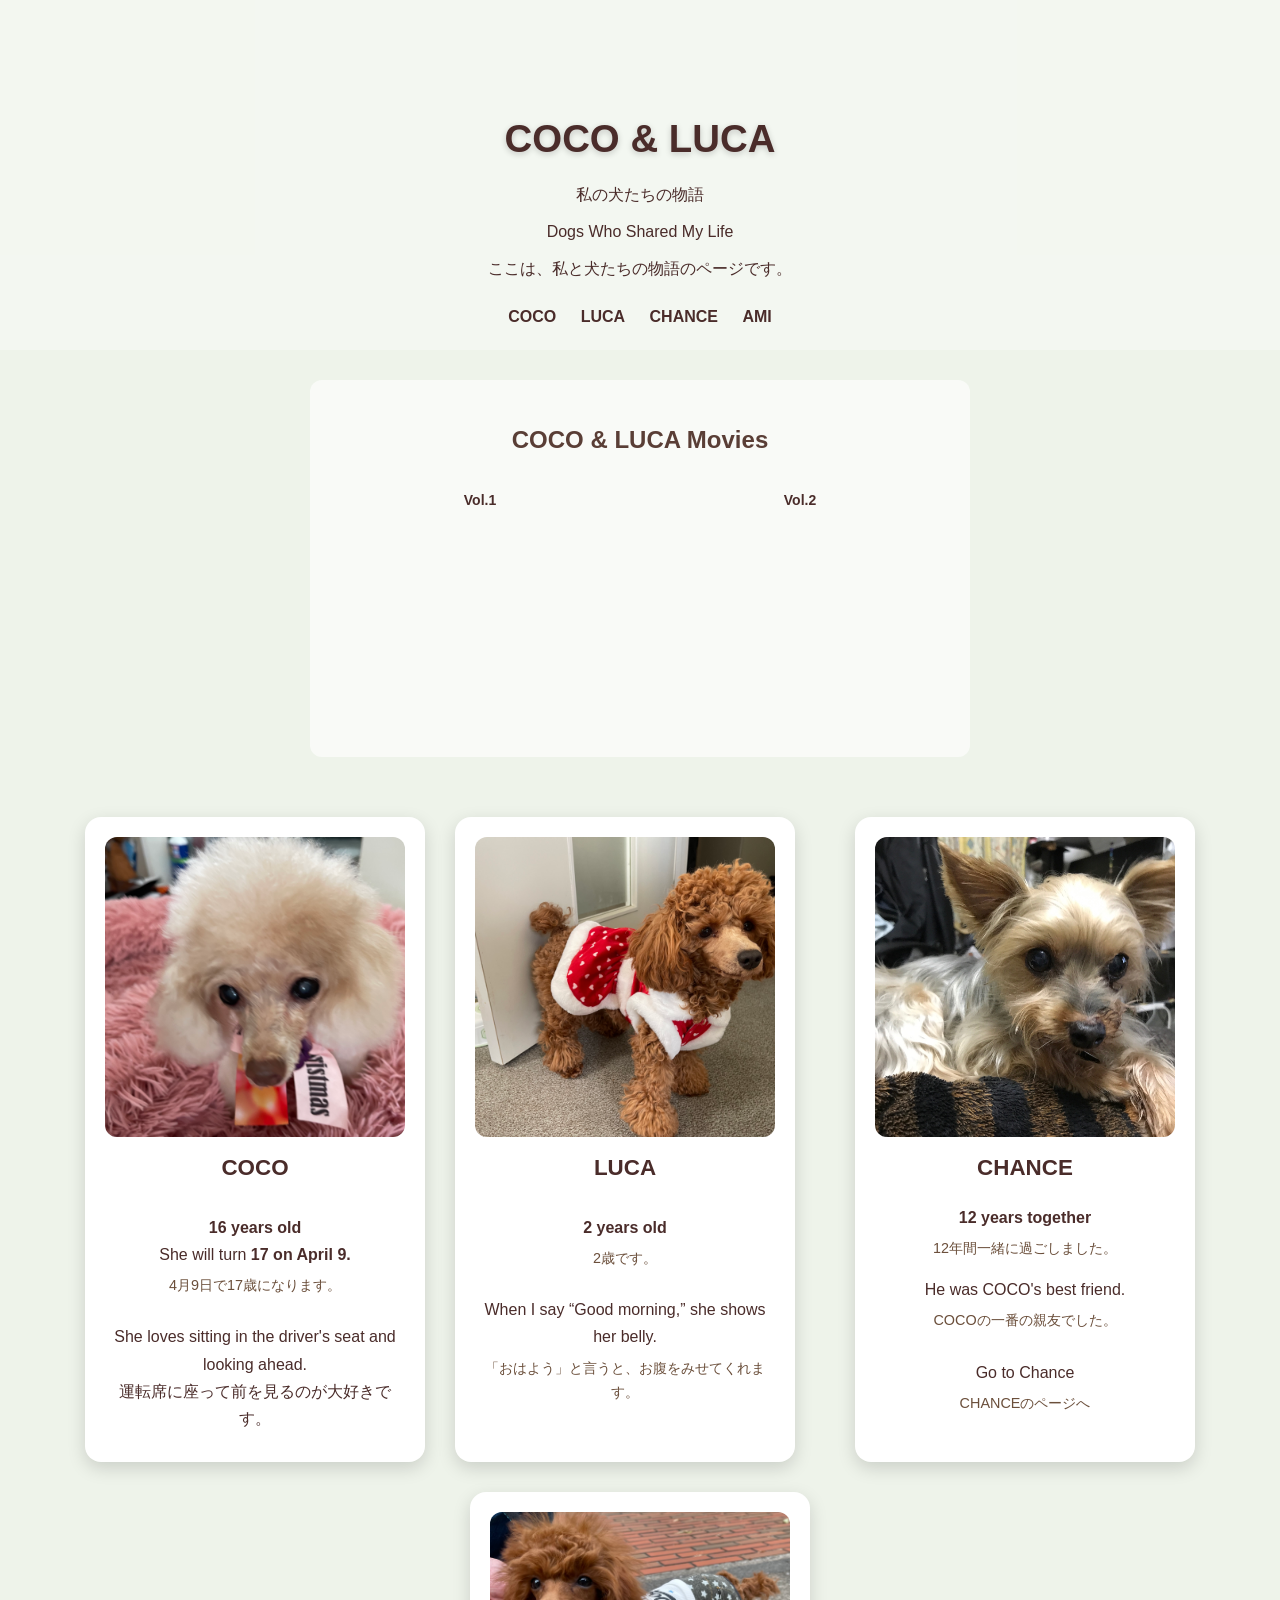
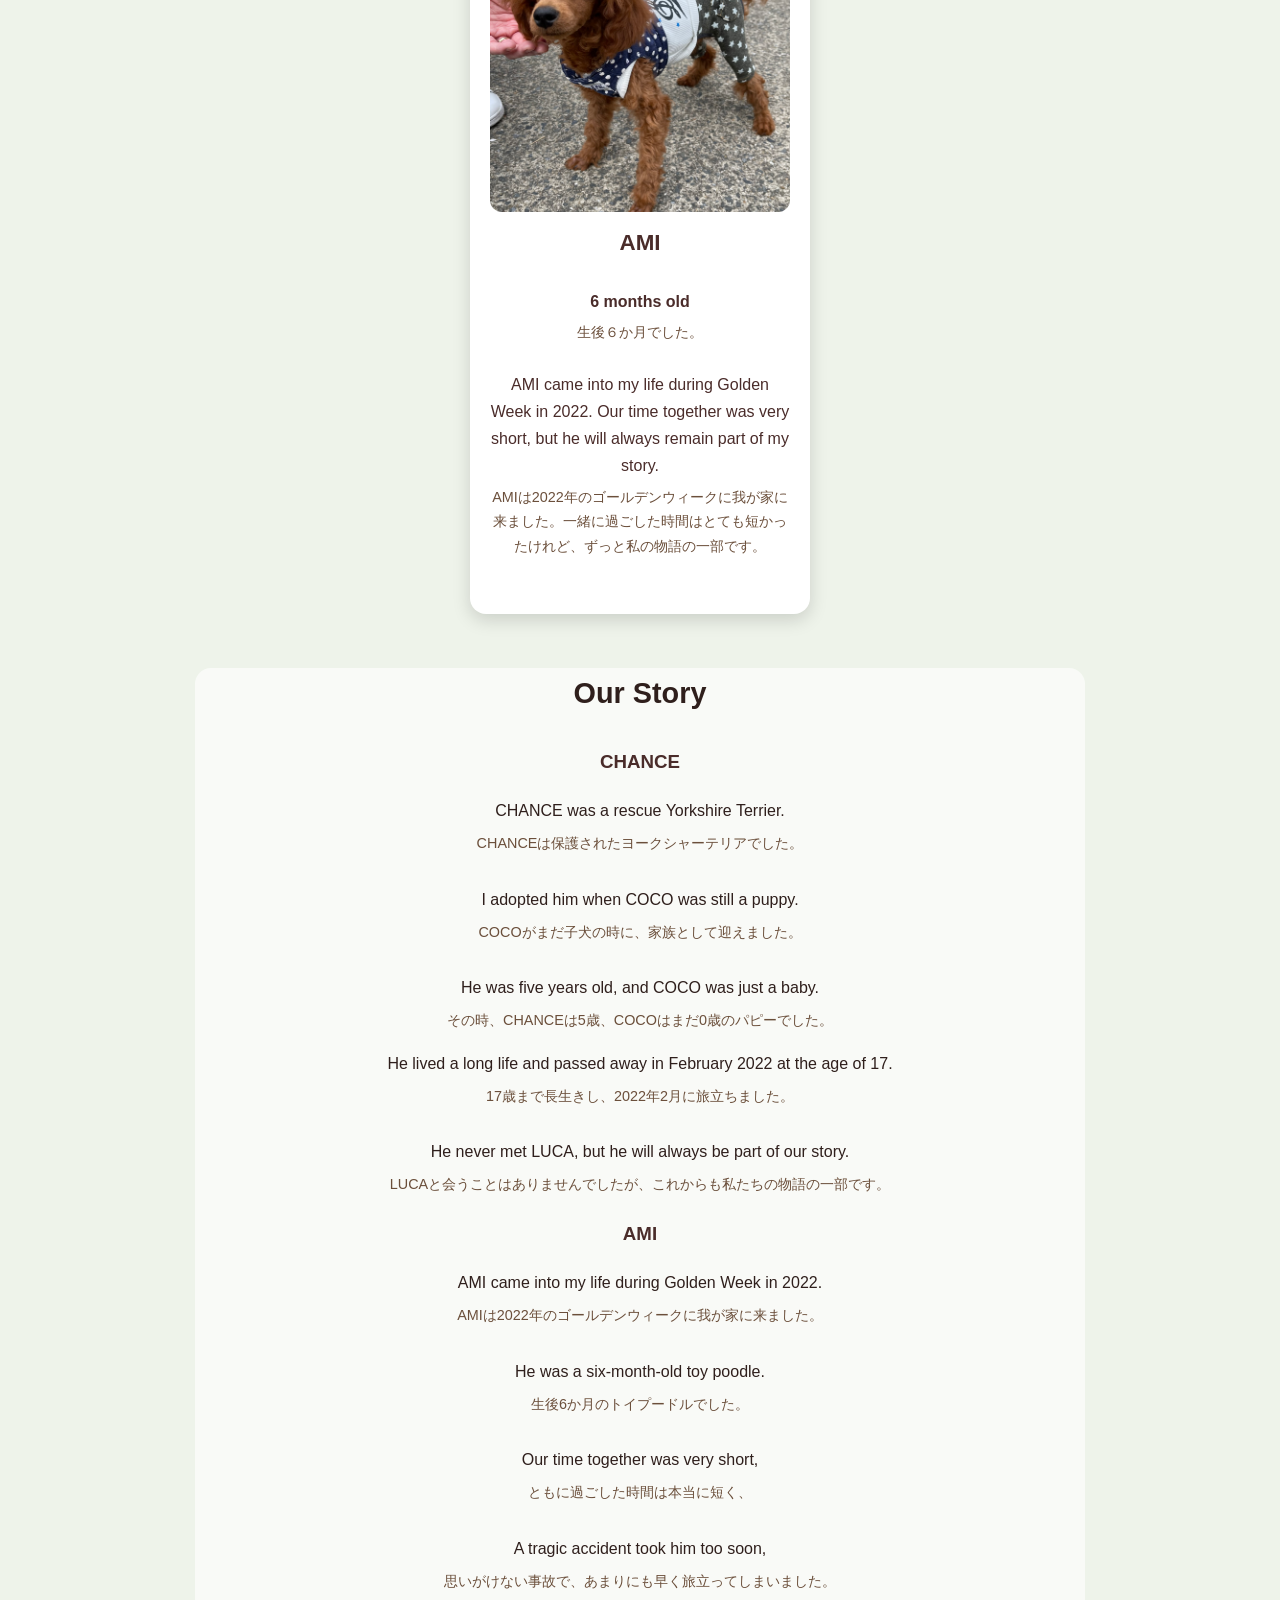
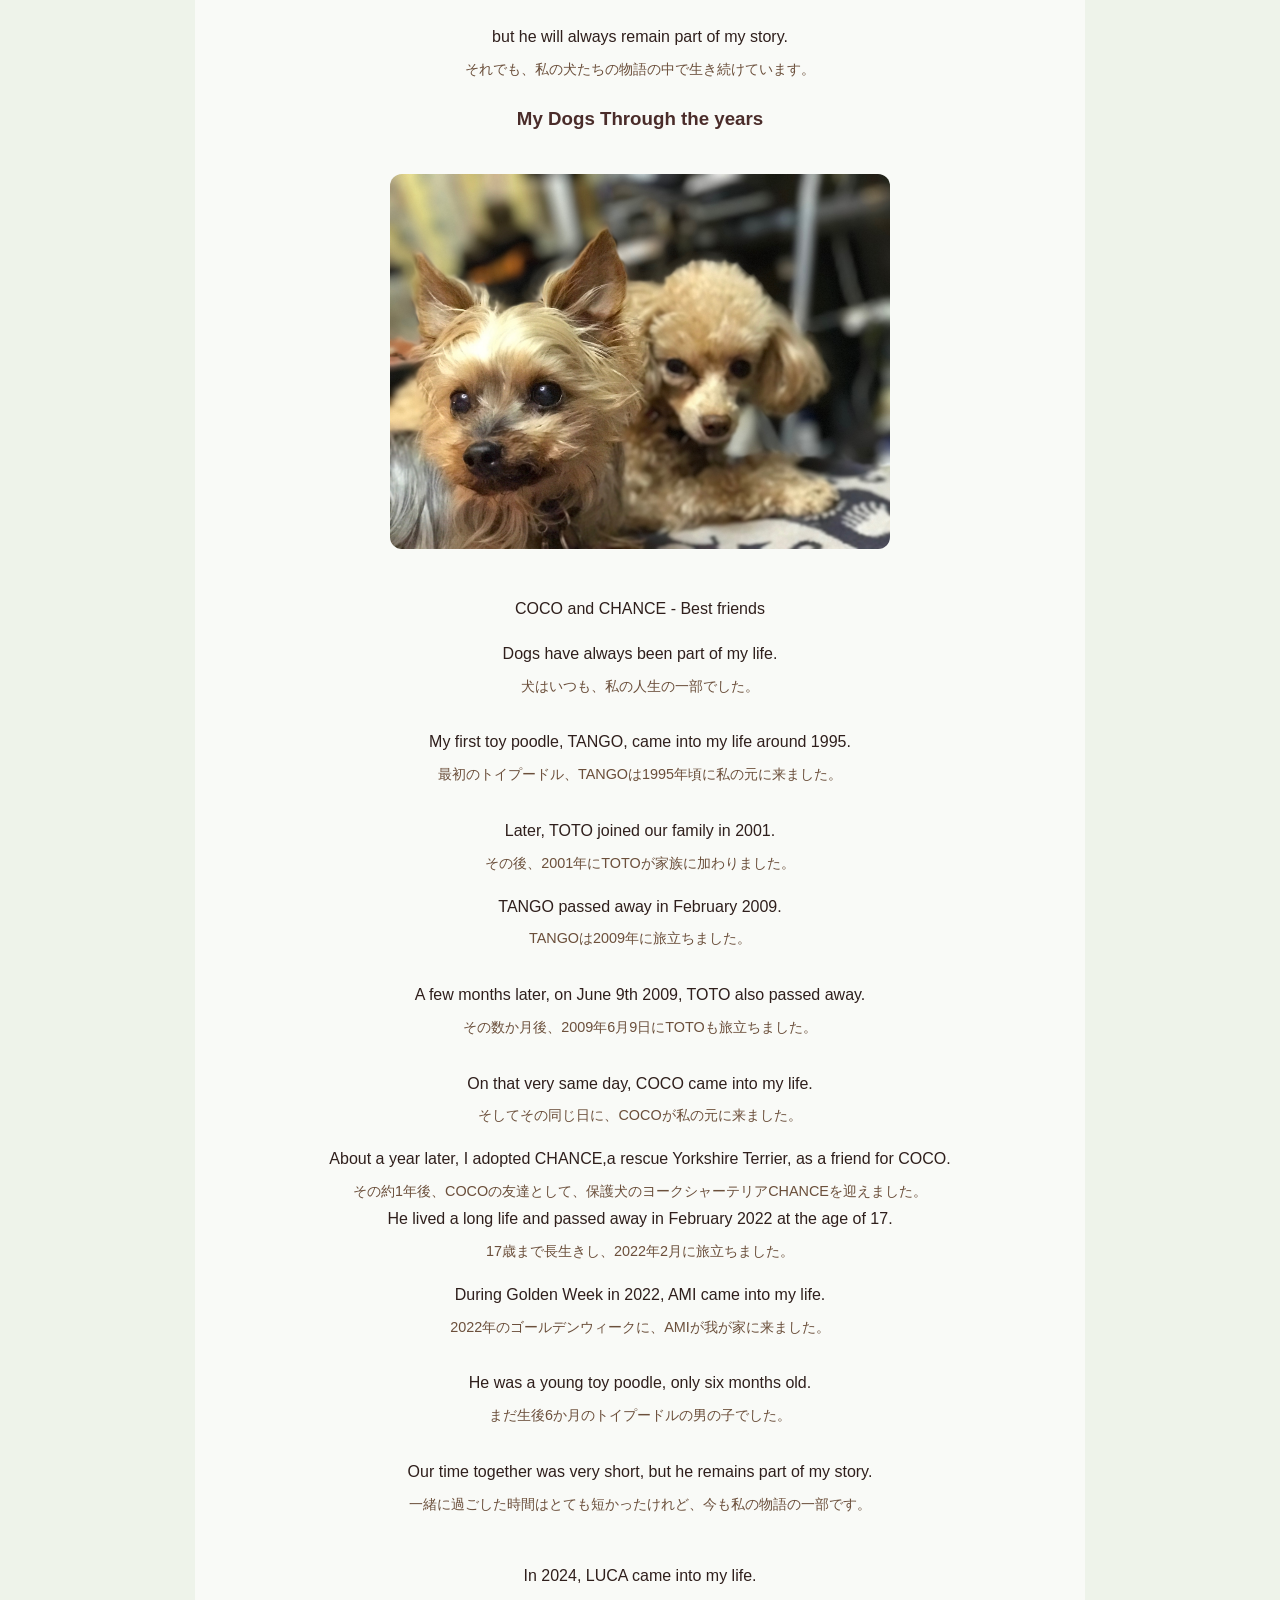
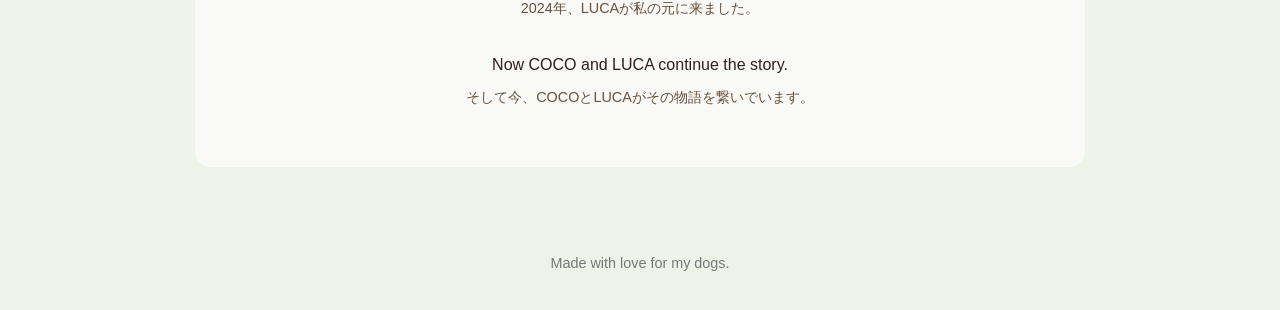
==== commit 26f51224: "Update index.html" ====
--- a/index.html
+++ b/index.html
@@ -52,7 +52,7 @@
 
   <section class="dogs">
     <div class="card">
-      <img src="images/COCO/COCO2024.12.jpeg" alt="COCO">
+      <img src="COCO/COCO2024.12.jpeg" alt="COCO">
 
       <h2>COCO</h2>
       <p><strong>16 years old</strong><br>
@@ -65,7 +65,7 @@
     </div>
 
     <div class="card">
-      <img src="images/LUCA/lucaxmas.jpeg" alt="LUCA">
+      <img src="LUCA/lucaxmas.jpeg" alt="LUCA">
       <h2>LUCA</h2>
       <p><strong>2 years old</strong><br>
         <span class="jp">2歳です。</span>
@@ -77,7 +77,7 @@
 
     <a href="chance-page.html" class="card-link">
       <div class="card">
-        <img src="images/CHANCE/chance_onthebed.jpeg" alt="CHANCE">
+        <img src="CHANCE/chance_onthebed.jpeg" alt="CHANCE">
         <h2>CHANCE</h2>
         <p><strong>12 years together</strong><br>
           <span class="jp"> 12年間一緒に過ごしました。</span>
@@ -92,7 +92,7 @@
     </a>
 
     <div class="card">
-      <img src="images/AMI/amitakingawalk.jpeg" alt="AMI walking">
+      <img src="AMI/amitakingawalk.jpeg" alt="AMI walking">
       <h2>AMI</h2>
 
       <p>
@@ -147,7 +147,7 @@
 
     <div class="story-block">
       <h3>My Dogs Through the years</h3>
-      <img src="images/COCO/COCO_CHANCE.jpeg" alt="COCO and CHANCE">
+      <img src="COCO/COCO_CHANCE.jpeg" alt="COCO and CHANCE">
       <p class="caption">
         COCO and CHANCE - Best friends
       </p>
--- a/style.css
+++ b/style.css
@@ -1,8 +1,8 @@
  body {
-   background: url("background/cherry_1.jpeg") no-repeat center/cover;
+   background: url("background/hanamizuki.jpeg");
    background-size: cover;
    background-position: center;
-   background-color: #fdf6f8;
+   background-color: #eef3ea;
    text-align: center;
    font-family: Arial, sans-serif;
    color: #5a3e36;
@@ -21,6 +21,7 @@
    padding: 40px 20px 20px;
    padding-top: 80px;
    background: rgba(255, 255, 255, 0.3);
+   margin-bottom: 30px;
  }
 
  header h1 {
@@ -57,7 +58,7 @@
  .card {
    background-color: white;
    border-radius: 16px;
-   box-shadow: 0 4px 12px rgba(0, 0, 0, 0.12);
+   box-shadow: 0 6px 18px rgba(0, 0, 0, 0.15);
    width: 300px;
    padding: 20px;
    text-align: center;
@@ -70,8 +71,9 @@
  /* ここに追加 */
  .jp {
   display: block;
-  font-size: 0.85em;
-  color: #7a6a65;
+  font-size: 0.9em;
+  color: #6b4f3b;
+  margin-top: 5px;
  }
 
  .card img {
@@ -114,6 +116,10 @@
  }
  nav {
    margin-top: 20px;
+ }
+
+ nav a {
+  margin: 0 10px;
  }
 
  .card-link {
@@ -199,3 +205,36 @@
    }
 
  }
+
+ /* movies（動画エリア） */
+.movies {
+  display: flex;
+  justify-content: center;
+  gap: 20px;
+}
+
+.movie p {
+  font-weight: bold;
+  margin-bottom: 8px;
+  color: #4a2c2a;
+}
+
+.movies-section {
+  background: rgba(255, 255, 255, 0.65);
+  margin: 30px auto;
+  padding: 20px;
+  width: fit-content;
+  max-width: 90%;
+  border-radius: 12px;
+  text-align: center;
+  padding-bottom: 30px;
+}
+
+.movies-section h2 {
+  margin-bottom: 15px;
+}
+
+.movie p {
+  margin-bottom: 6px;
+  font-size: 14px;
+}
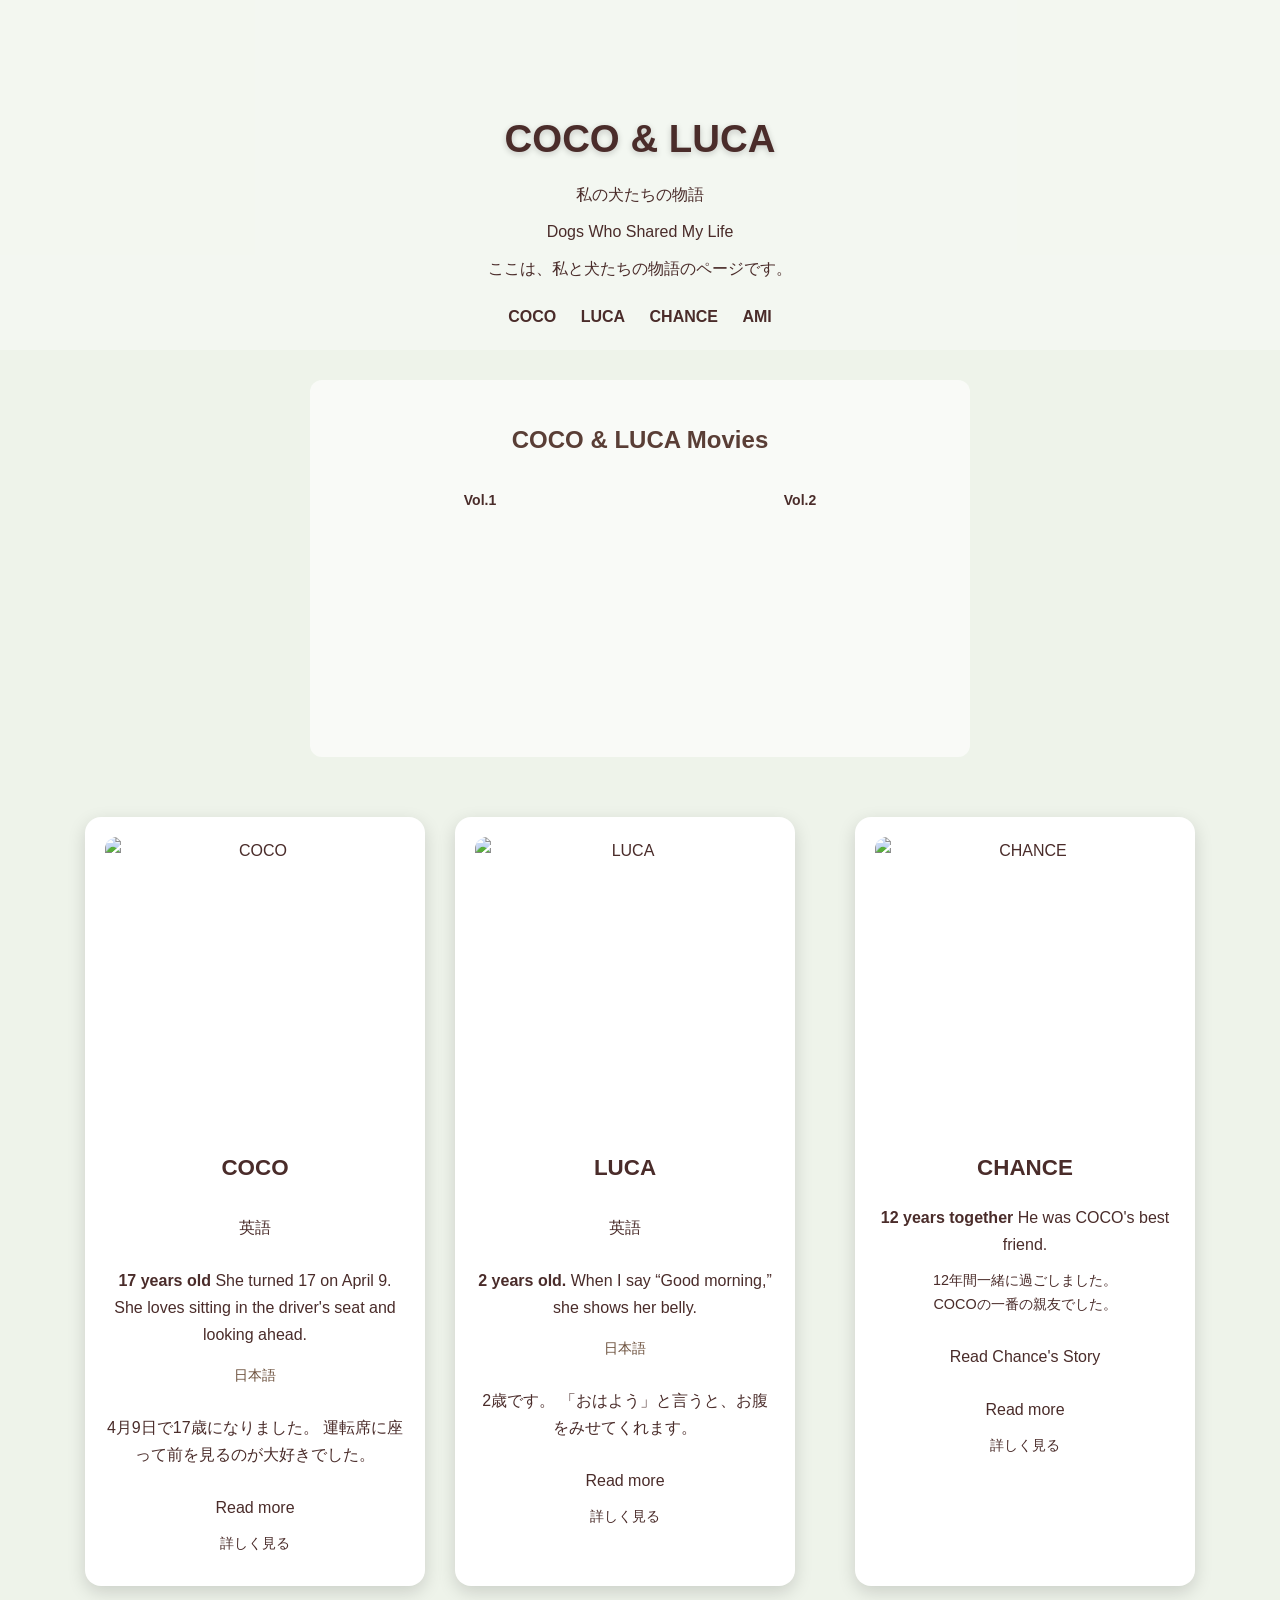
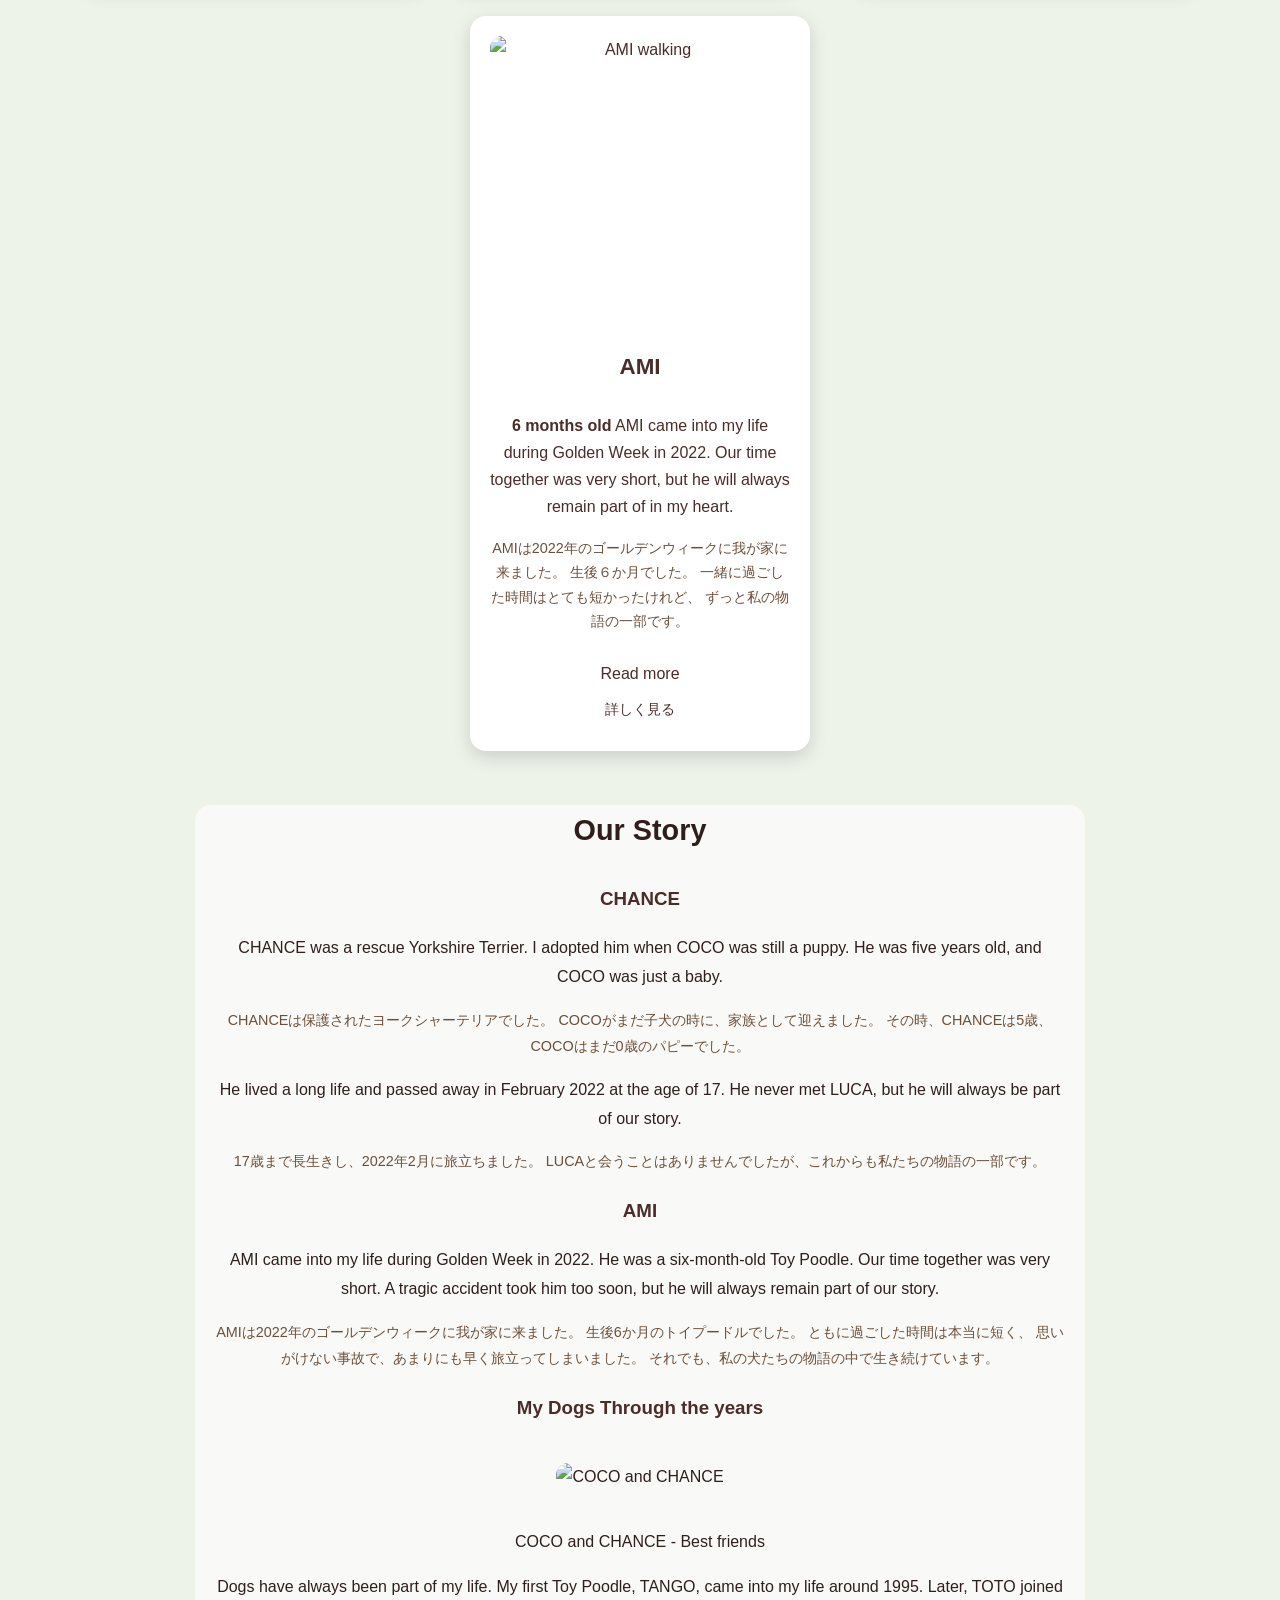
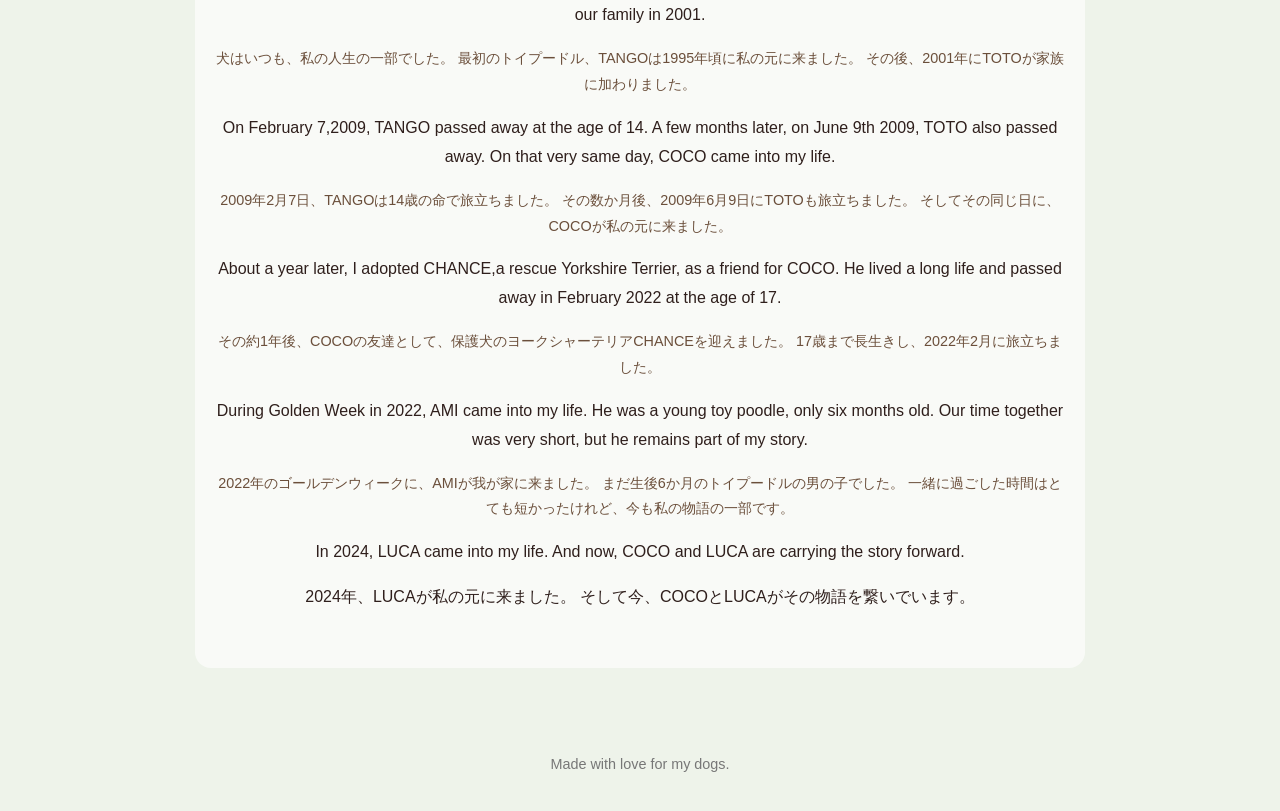
==== commit 07d94577: "Update index.html" ====
--- a/index.html
+++ b/index.html
@@ -52,59 +52,82 @@
 
   <section class="dogs">
     <div class="card">
-      <img src="COCO/COCO2024.12.jpeg" alt="COCO">
+      <img src="images/COCO/COCO2024.12.jpeg" alt="COCO">
 
       <h2>COCO</h2>
-      <p><strong>16 years old</strong><br>
-        She will turn <strong>17 on April 9.</strong><br>
-        <span class="jp">4月9日で17歳になります。</span>
-      </p>
-      <p>She loves sitting in the driver's seat and looking ahead.<br>
-        運転席に座って前を見るのが大好きです。
-      </p>
+      <p class="en">英語</p>
+        <p><strong>17 years old</strong>
+        She turned 17 on April 9.
+        She loves sitting in the driver's seat and looking ahead.
+      </p>
+        <p class="jp">日本語</p>
+          <p>4月9日で17歳になりました。
+          運転席に座って前を見るのが大好きでした。
+      </p>
+      <a href="coco.html" class="card-link">
+      <p class="en">Read more</p>
+      <p class="jp">詳しく見る</p>
+      </a>
     </div>
 
     <div class="card">
-      <img src="LUCA/lucaxmas.jpeg" alt="LUCA">
+      <img src="images/LUCA/lucaxmas.jpeg" alt="LUCA">
       <h2>LUCA</h2>
-      <p><strong>2 years old</strong><br>
-        <span class="jp">2歳です。</span>
-      </p>
-      <p>When I say “Good morning,” she shows her belly.<br>
-        <span class="jp">「おはよう」と言うと、お腹をみせてくれます。</span>
-      </p>
+      <p class="en">英語</p>
+      <p><strong>2 years old.</strong>
+        When I say “Good morning,” she shows her belly.
+      </p>
+        <p class="jp">日本語</p>
+        <p>2歳です。
+        「おはよう」と言うと、お腹をみせてくれます。
+      </p>
+      <a href="luca.html" class="card-link">
+      <p class="en">Read more</p>
+      <p class="jp">詳しく見る</p>
+      </a>
     </div>
 
     <a href="chance-page.html" class="card-link">
       <div class="card">
-        <img src="CHANCE/chance_onthebed.jpeg" alt="CHANCE">
+        <img src="images/CHANCE/chance_onthebed.jpeg" alt="CHANCE">
         <h2>CHANCE</h2>
-        <p><strong>12 years together</strong><br>
-          <span class="jp"> 12年間一緒に過ごしました。</span>
+        <p class="en">
+        <strong>12 years together</strong>
+          He was COCO's best friend.
+         </p> 
+          <p class="jp"> 12年間一緒に過ごしました。<br>
+            COCOの一番の親友でした。
         </p>
-        <p>He was COCO's best friend.<br>
-          <span class="jp">COCOの一番の親友でした。</span>
+        <p class="en">
+          <a href="chance-page.html">Read Chance's Story</a>
         </p>
-        <p><a href="chance-page.html">Go to Chance</a><br>
-          <span class="jp">CHANCEのページへ</span>
-        </p>
+        <a href="chance-page.html" class="card-link">
+        <p class="en">Read more</p>
+      <p class="jp">詳しく見る</p>
+        </a>
       </div>
     </a>
 
     <div class="card">
-      <img src="AMI/amitakingawalk.jpeg" alt="AMI walking">
+      <img src="images/AMI/amitakingawalk.jpeg" alt="AMI walking">
       <h2>AMI</h2>
 
-      <p>
-        <strong>6 months old</strong><br>
-        <span class="jp">生後６か月でした。</span>
-
-      <p>AMI came into my life during Golden Week in 2022.
+      <p class="en">
+        <strong>6 months old</strong>
+        AMI came into my life during Golden Week in 2022.
         Our time together was very short,
-        but he will always remain part of my story.<br>
-        <span class="jp">AMIは2022年のゴールデンウィークに我が家に来ました。一緒に過ごした時間はとても短かったけれど、ずっと私の物語の一部です。</span>
-      </p>
-      </p>
+        but he will always remain part of in my heart.
+      </p>
+        <p class="jp">
+        AMIは2022年のゴールデンウィークに我が家に来ました。
+          生後６か月でした。
+          一緒に過ごした時間はとても短かったけれど、
+          ずっと私の物語の一部です。
+        </p>
+        <a href="ami.html" class="card-link">
+        <p class="en">Read more</p>
+      <p class="jp">詳しく見る</p>
+        </a>
     </div>
   </section>
 
@@ -113,82 +136,99 @@
 
     <div class="story-block">
       <h3>CHANCE</h3>
-      <p>
-        CHANCE was a rescue Yorkshire Terrier.<br>
-        <span class="jp">CHANCEは保護されたヨークシャーテリアでした。</span><br>
-        I adopted him when COCO was still a puppy.<br>
-        <span class="jp">COCOがまだ子犬の時に、家族として迎えました。</span><br>
-        He was five years old, and COCO was just a baby.<br>
-        <span class="jp">その時、CHANCEは5歳、COCOはまだ0歳のパピーでした。</span>
-      </p>
-      <p>
-        He lived a long life and passed away in February 2022 at the age of 17.<br>
-        <span class="jp">17歳まで長生きし、2022年2月に旅立ちました。</span><br>
-        He never met LUCA, but he will always be part of our story.<br>
-        <span class="jp">LUCAと会うことはありませんでしたが、これからも私たちの物語の一部です。</span>
+      <p class="en">
+        CHANCE was a rescue Yorkshire Terrier.
+        I adopted him when COCO was still a puppy.
+        He was five years old, and COCO was just a baby.
+      </p>
+        <p class="jp">
+         CHANCEは保護されたヨークシャーテリアでした。
+          COCOがまだ子犬の時に、家族として迎えました。
+          その時、CHANCEは5歳、COCOはまだ0歳のパピーでした。
+      </p>
+
+      <p class="en">
+        He lived a long life and passed away in February 2022 at the age of 17.
+        He never met LUCA, but he will always be part of our story.
+      </p>
+        <p class="jp">
+        17歳まで長生きし、2022年2月に旅立ちました。
+        LUCAと会うことはありませんでしたが、これからも私たちの物語の一部です。
       </p>
     </div>
 
     <div class="story-block">
       <h3>AMI</h3>
-      <p>
-        AMI came into my life during Golden Week in 2022.<br>
-        <span class="jp">AMIは2022年のゴールデンウィークに我が家に来ました。</span><br>
-        He was a six-month-old toy poodle.<br>
-        <span class="jp">生後6か月のトイプードルでした。</span><br>
-        Our time together was very short,<br>
-        <span class="jp">ともに過ごした時間は本当に短く、</span><br>
-        A tragic accident took him too soon,<br>
-        <span class="jp">思いがけない事故で、あまりにも早く旅立ってしまいました。</span><br>
-        but he will always remain part of my story.<br>
-        <span class="jp">それでも、私の犬たちの物語の中で生き続けています。</span>
+      <p class="en">
+        AMI came into my life during Golden Week in 2022.
+        He was a six-month-old Toy Poodle.
+        Our time together was very short.
+        A tragic accident took him too soon,
+        but he will always remain part of our story.
+      </p>
+        <p class="jp">
+        AMIは2022年のゴールデンウィークに我が家に来ました。
+        生後6か月のトイプードルでした。
+        ともに過ごした時間は本当に短く、
+        思いがけない事故で、あまりにも早く旅立ってしまいました。
+        それでも、私の犬たちの物語の中で生き続けています。
       </p>
     </div>
 
     <div class="story-block">
       <h3>My Dogs Through the years</h3>
-      <img src="COCO/COCO_CHANCE.jpeg" alt="COCO and CHANCE">
+      <img src="images/COCO/COCO_CHANCE.jpeg" alt="COCO and CHANCE">
       <p class="caption">
         COCO and CHANCE - Best friends
       </p>
 
-      <p>
-        Dogs have always been part of my life.<br>
-        <span class="jp">犬はいつも、私の人生の一部でした。</span><br>
-        My first toy poodle, TANGO, came into my life around 1995.<br>
-        <span class="jp">最初のトイプードル、TANGOは1995年頃に私の元に来ました。</span><br>
-        Later, TOTO joined our family in 2001.<br>
-        <span class="jp">その後、2001年にTOTOが家族に加わりました。</span>
-      </p>
-
-      <p>
-        TANGO passed away in February 2009.<br>
-        <span class="jp">TANGOは2009年に旅立ちました。</span><br>
-        A few months later, on June 9th 2009, TOTO also passed away.<br>
-        <span class="jp">その数か月後、2009年6月9日にTOTOも旅立ちました。</span><br>
-        On that very same day, COCO came into my life.<br>
-        <span class="jp">そしてその同じ日に、COCOが私の元に来ました。</span>
-      </p>
-
-      <p>
-        About a year later, I adopted CHANCE,a rescue Yorkshire Terrier, as a friend for COCO.<br>
-        <span class="jp">その約1年後、COCOの友達として、保護犬のヨークシャーテリアCHANCEを迎えました。</span>
-        He lived a long life and passed away in February 2022 at the age of 17.<br>
-        <span class="jp">17歳まで長生きし、2022年2月に旅立ちました。</span>
-      </p>
-      <p>
-        During Golden Week in 2022, AMI came into my life.<br>
-        <span class="jp">2022年のゴールデンウィークに、AMIが我が家に来ました。</span><br>
-        He was a young toy poodle, only six months old.<br>
-        <span class="jp">まだ生後6か月のトイプードルの男の子でした。</span><br>
-        Our time together was very short, but he remains part of my story.<br>
-        <span class="jp">一緒に過ごした時間はとても短かったけれど、今も私の物語の一部です。</span><br>
-      </p>
-      <p>
-        In 2024, LUCA came into my life.<br>
-        <span class="jp">2024年、LUCAが私の元に来ました。</span><br>
-        Now COCO and LUCA continue the story.<br>
-        <span class="jp">そして今、COCOとLUCAがその物語を繋いでいます。</span>
+      <p class="en">
+        Dogs have always been part of my life.
+        My first Toy Poodle, TANGO, came into my life around 1995.
+        Later, TOTO joined our family in 2001.
+      </p>
+
+        <p class="jp">
+        犬はいつも、私の人生の一部でした。
+        最初のトイプードル、TANGOは1995年頃に私の元に来ました。
+        その後、2001年にTOTOが家族に加わりました。
+      </p>
+
+      <p class="en">
+        On February 7,2009, TANGO passed away at the age of 14.
+        A few months later, on June 9th 2009, TOTO also passed away.
+        On that very same day, COCO came into my life.
+      </p>
+        <p class="jp">
+          2009年2月7日、TANGOは14歳の命で旅立ちました。
+          その数か月後、2009年6月9日にTOTOも旅立ちました。
+        そしてその同じ日に、COCOが私の元に来ました。
+      </p>
+
+      <p class="en">
+        About a year later, I adopted CHANCE,a rescue Yorkshire Terrier, as a friend for COCO.
+        He lived a long life and passed away in February 2022 at the age of 17.
+      </p>
+        <p class="jp">その約1年後、COCOの友達として、保護犬のヨークシャーテリアCHANCEを迎えました。
+        17歳まで長生きし、2022年2月に旅立ちました。
+      </p>
+
+      <p class="en">
+        During Golden Week in 2022, AMI came into my life.
+        He was a young toy poodle, only six months old.
+        Our time together was very short, but he remains part of my story.
+      </p>
+        <p class="jp">
+          2022年のゴールデンウィークに、AMIが我が家に来ました。
+        まだ生後6か月のトイプードルの男の子でした。
+        一緒に過ごした時間はとても短かったけれど、今も私の物語の一部です。
+      </p>
+      <p class="en">
+        In 2024, LUCA came into my life.
+        And now, COCO and LUCA are carrying the story forward.</p>
+        <p class="jp">
+        <p>2024年、LUCAが私の元に来ました。
+        そして今、COCOとLUCAがその物語を繋いでいます。</p>
       </p>
 
     </div>
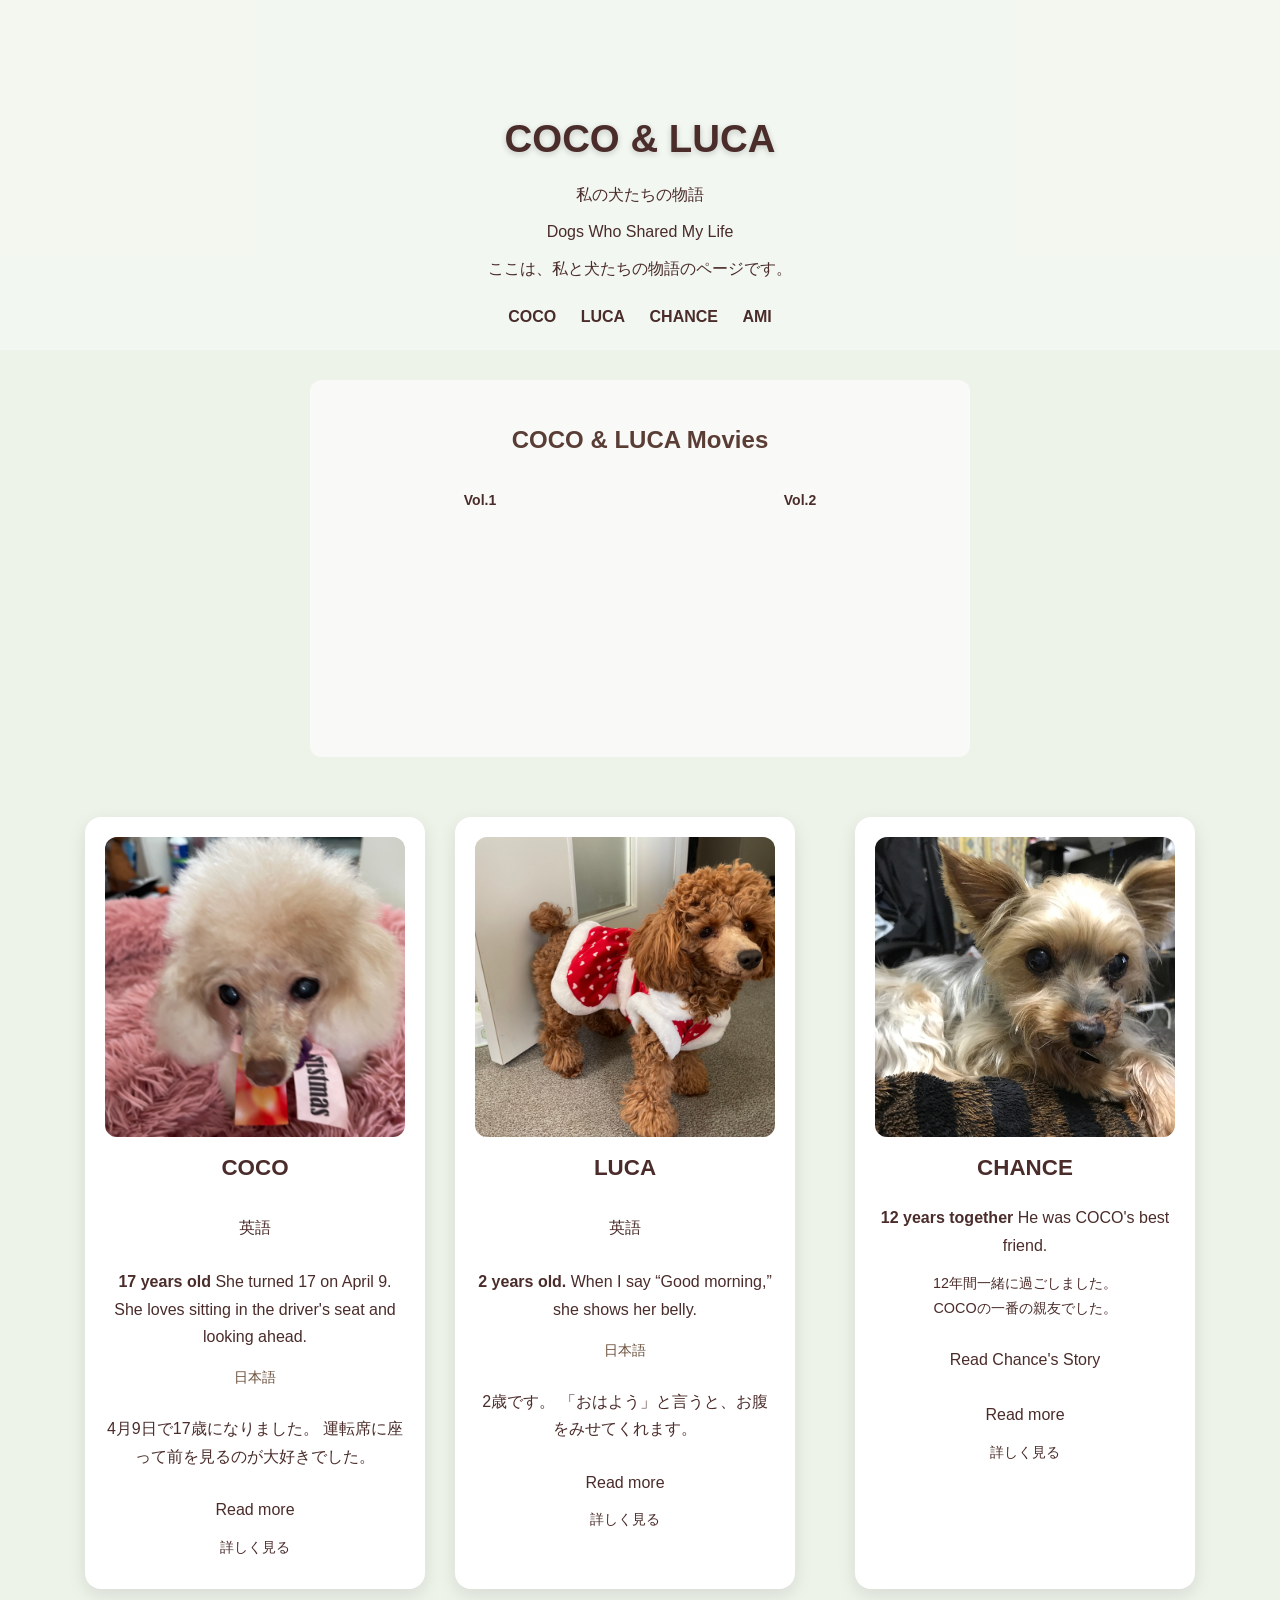
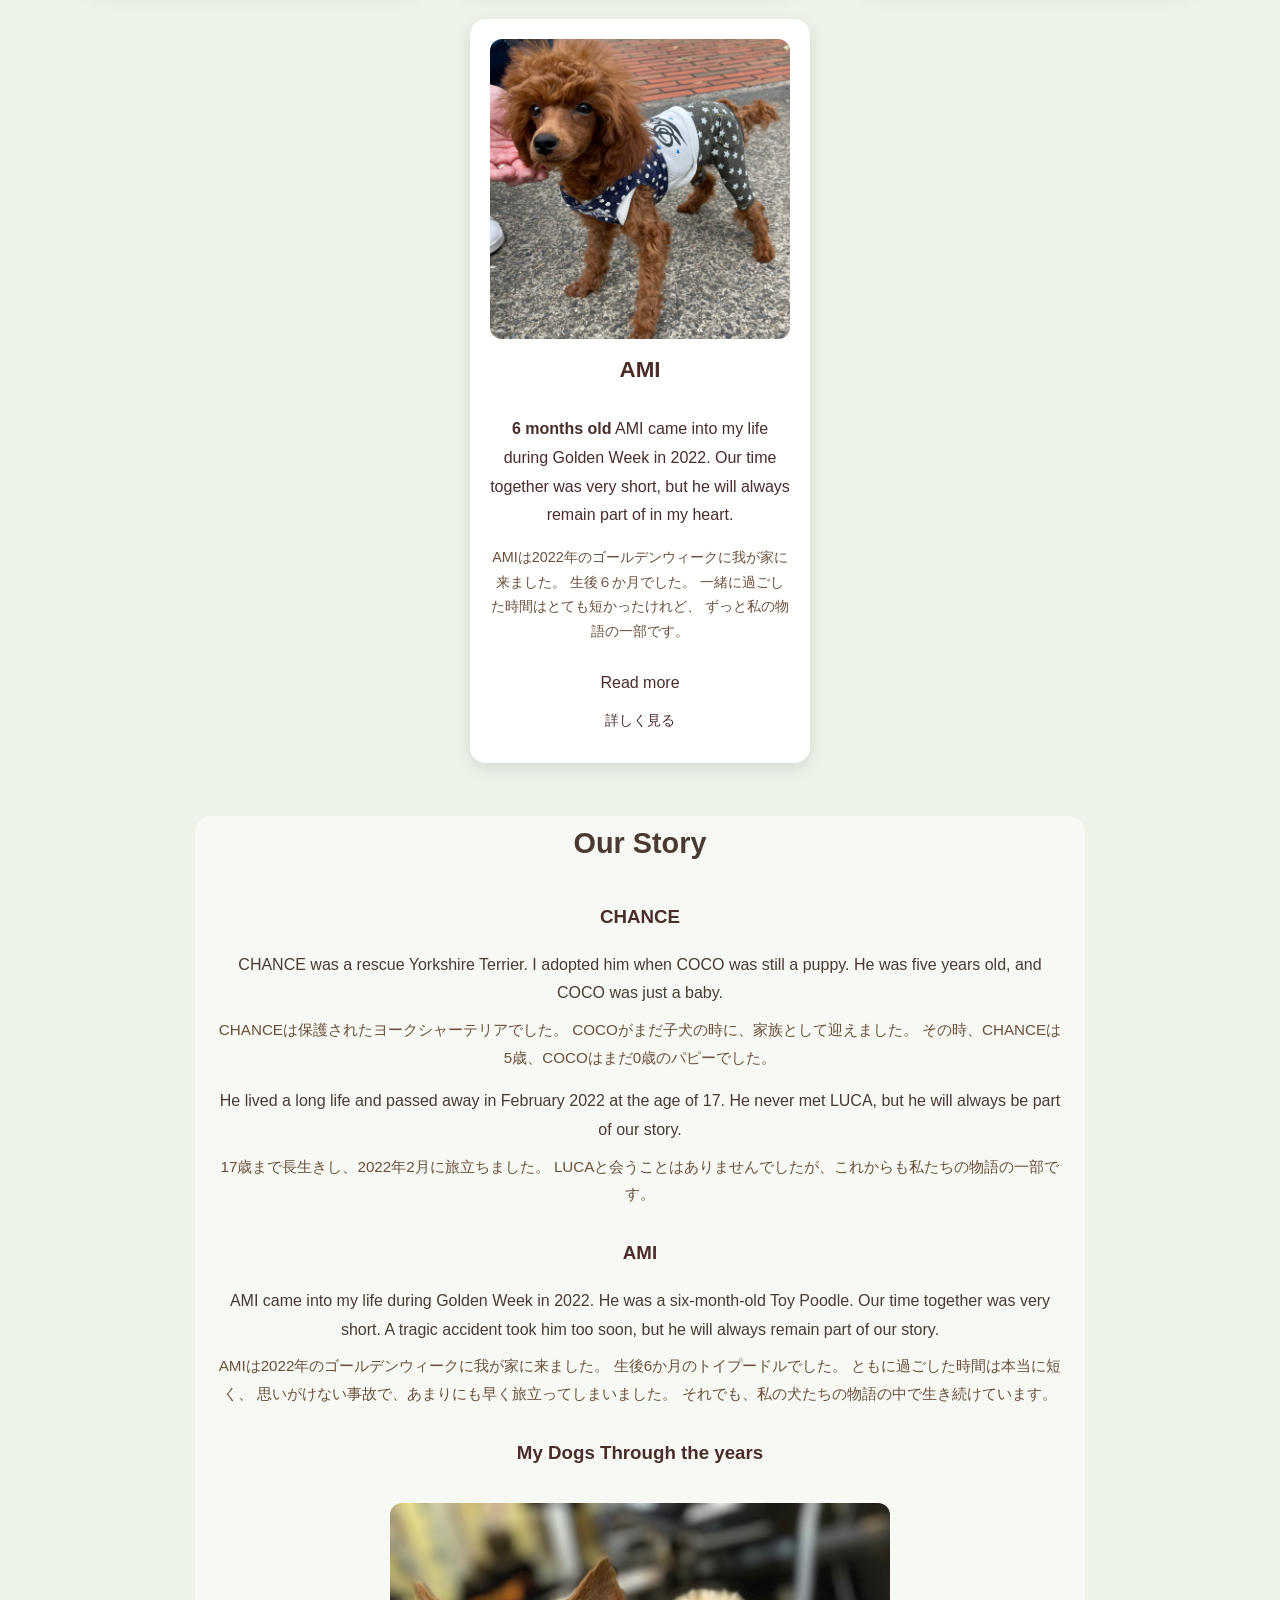
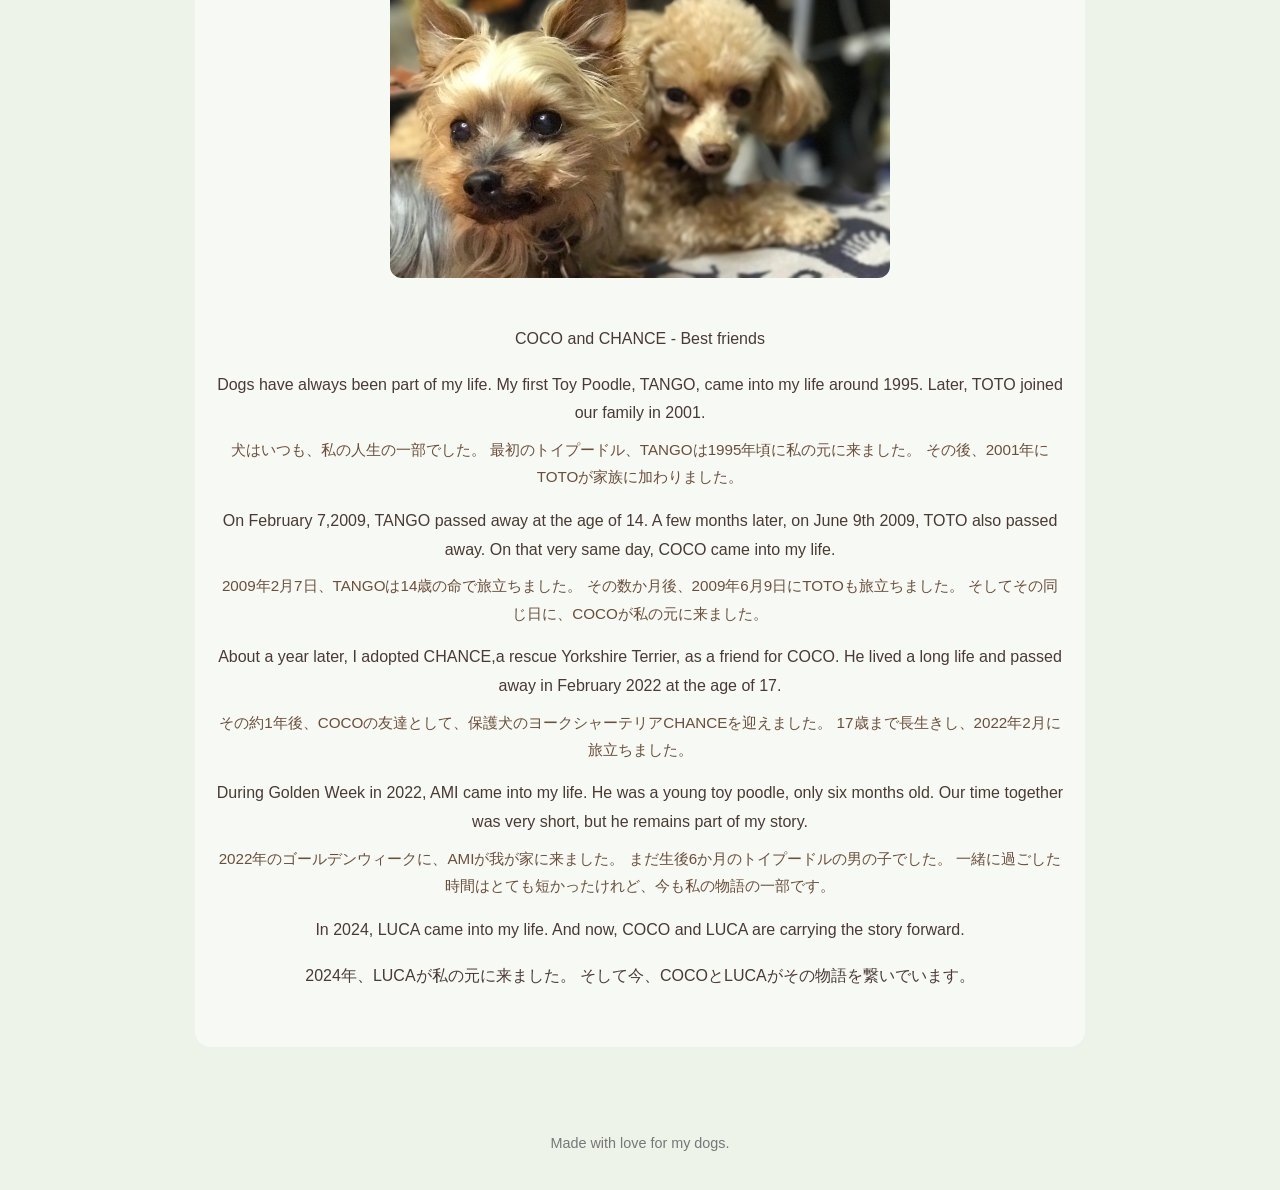
==== commit 1b6ba4e7: "Update index.html" ====
--- a/index.html
+++ b/index.html
@@ -52,7 +52,7 @@
 
   <section class="dogs">
     <div class="card">
-      <img src="images/COCO/COCO2024.12.jpeg" alt="COCO">
+      <img src="COCO/COCO2024.12.jpeg" alt="COCO">
 
       <h2>COCO</h2>
       <p class="en">英語</p>
@@ -71,7 +71,7 @@
     </div>
 
     <div class="card">
-      <img src="images/LUCA/lucaxmas.jpeg" alt="LUCA">
+      <img src="LUCA/lucaxmas.jpeg" alt="LUCA">
       <h2>LUCA</h2>
       <p class="en">英語</p>
       <p><strong>2 years old.</strong>
@@ -89,7 +89,7 @@
 
     <a href="chance-page.html" class="card-link">
       <div class="card">
-        <img src="images/CHANCE/chance_onthebed.jpeg" alt="CHANCE">
+        <img src="CHANCE/chance_onthebed.jpeg" alt="CHANCE">
         <h2>CHANCE</h2>
         <p class="en">
         <strong>12 years together</strong>
@@ -109,7 +109,7 @@
     </a>
 
     <div class="card">
-      <img src="images/AMI/amitakingawalk.jpeg" alt="AMI walking">
+      <img src="AMI/amitakingawalk.jpeg" alt="AMI walking">
       <h2>AMI</h2>
 
       <p class="en">
@@ -177,7 +177,7 @@
 
     <div class="story-block">
       <h3>My Dogs Through the years</h3>
-      <img src="images/COCO/COCO_CHANCE.jpeg" alt="COCO and CHANCE">
+      <img src="COCO/COCO_CHANCE.jpeg" alt="COCO and CHANCE">
       <p class="caption">
         COCO and CHANCE - Best friends
       </p>
--- a/style.css
+++ b/style.css
@@ -1,5 +1,5 @@
  body {
-   background: url("background/hanamizuki.jpeg");
+   background: url("images/background/hanamizuki.jpeg");
    background-size: cover;
    background-position: center;
    background-color: #eef3ea;
@@ -58,7 +58,7 @@
  .card {
    background-color: white;
    border-radius: 16px;
-   box-shadow: 0 6px 18px rgba(0, 0, 0, 0.15);
+   box-shadow: 0 6px 18px rgba(0, 0, 0, 0.1);
    width: 300px;
    padding: 20px;
    text-align: center;
@@ -69,10 +69,16 @@
  }
 
  /* ここに追加 */
+.en {
+  line-height: 1.8;
+  margin-bottom: 10px;
+}
+
  .jp {
   display: block;
   font-size: 0.9em;
   color: #6b4f3b;
+  line-height: 1.7;
   margin-top: 5px;
  }
 
@@ -119,8 +125,31 @@
  }
 
  nav a {
+  color: #4a2c2a;
+  text-decoration: none;
+  position: relative;
+  transition: 0.3s;
   margin: 0 10px;
  }
+
+ nav a::after{
+  content:"";
+  position:absolute;
+  left:0;
+  bottom:-3px;
+  width:0;
+  height:1px;
+  background:#7a8f45;
+  transition:0.3s;
+}
+
+ nav a:hover {
+  color: #7a8f45;
+ }
+
+ nav a:hover::after{
+  width:100%;
+}
 
  .card-link {
    text-decoration: none;
@@ -146,10 +175,10 @@
    max-width: 850px;
    margin: 20px auto 50px;
    padding: 0 20px 40px;
-   color: #2f1f1c; /* 少し濃く　*/
-   background: rgba(255, 255, 255, 0.65);
+   color: #4a3a33; /* 少し濃く　*/
+   background: rgba(255, 255, 255, 0.55);
    border-radius: 16px;
-   line-height: 1.8; 
+   line-height: 1.9; 
   }
 
  .story h2 {
@@ -161,11 +190,25 @@
  }
 
  .story h3 {
-  color: #4a2c2a
+  color: #4a2c2a;
+  margin-top: 28px;
+  margin-bottom: 12px;
  }
 
  .story p {
   margin-bottom: 16px;
+ }
+
+ .story .en {
+  margin-bottom: 8px;
+ }
+
+ .story .jp {
+  display: block;
+  font-size: 0.95em;
+  color: #6b4f3b;
+  line-height: 1.8;
+  margin-bottom: 14px;
  }
 
  footer {
